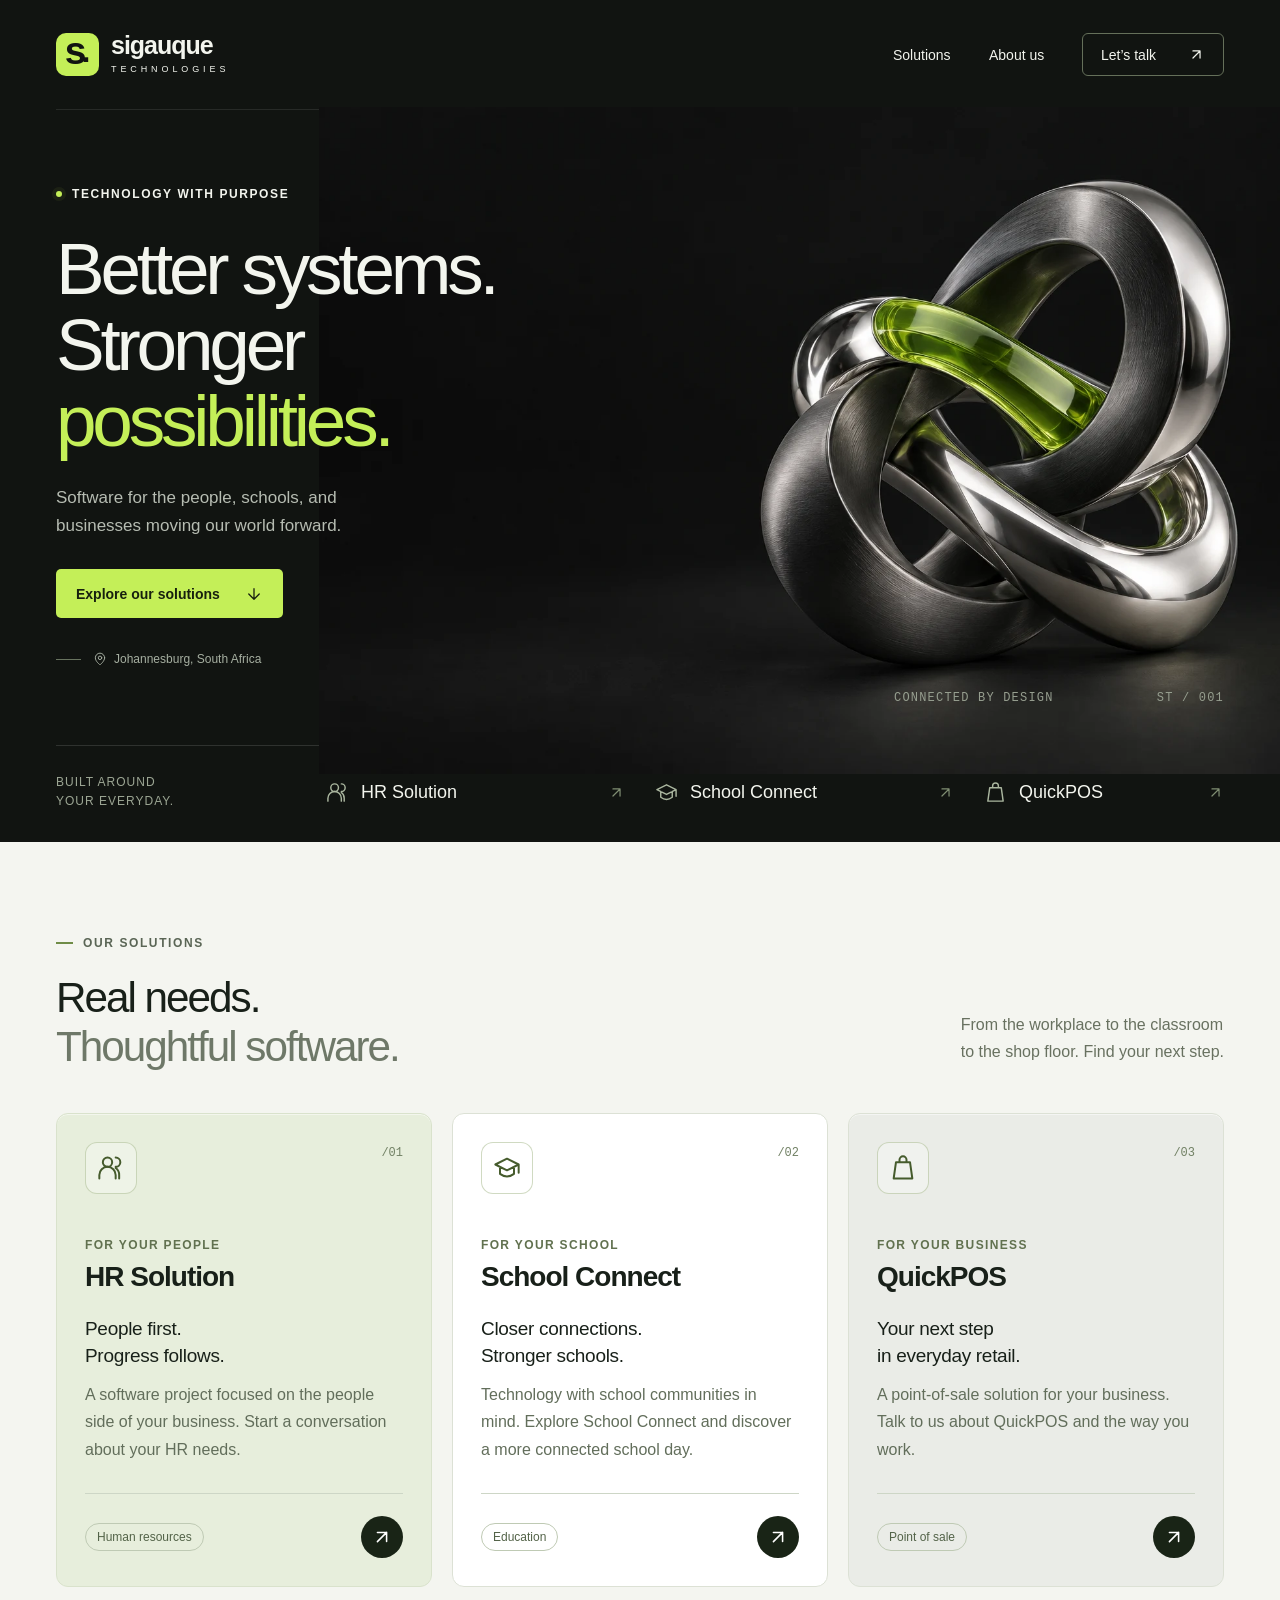
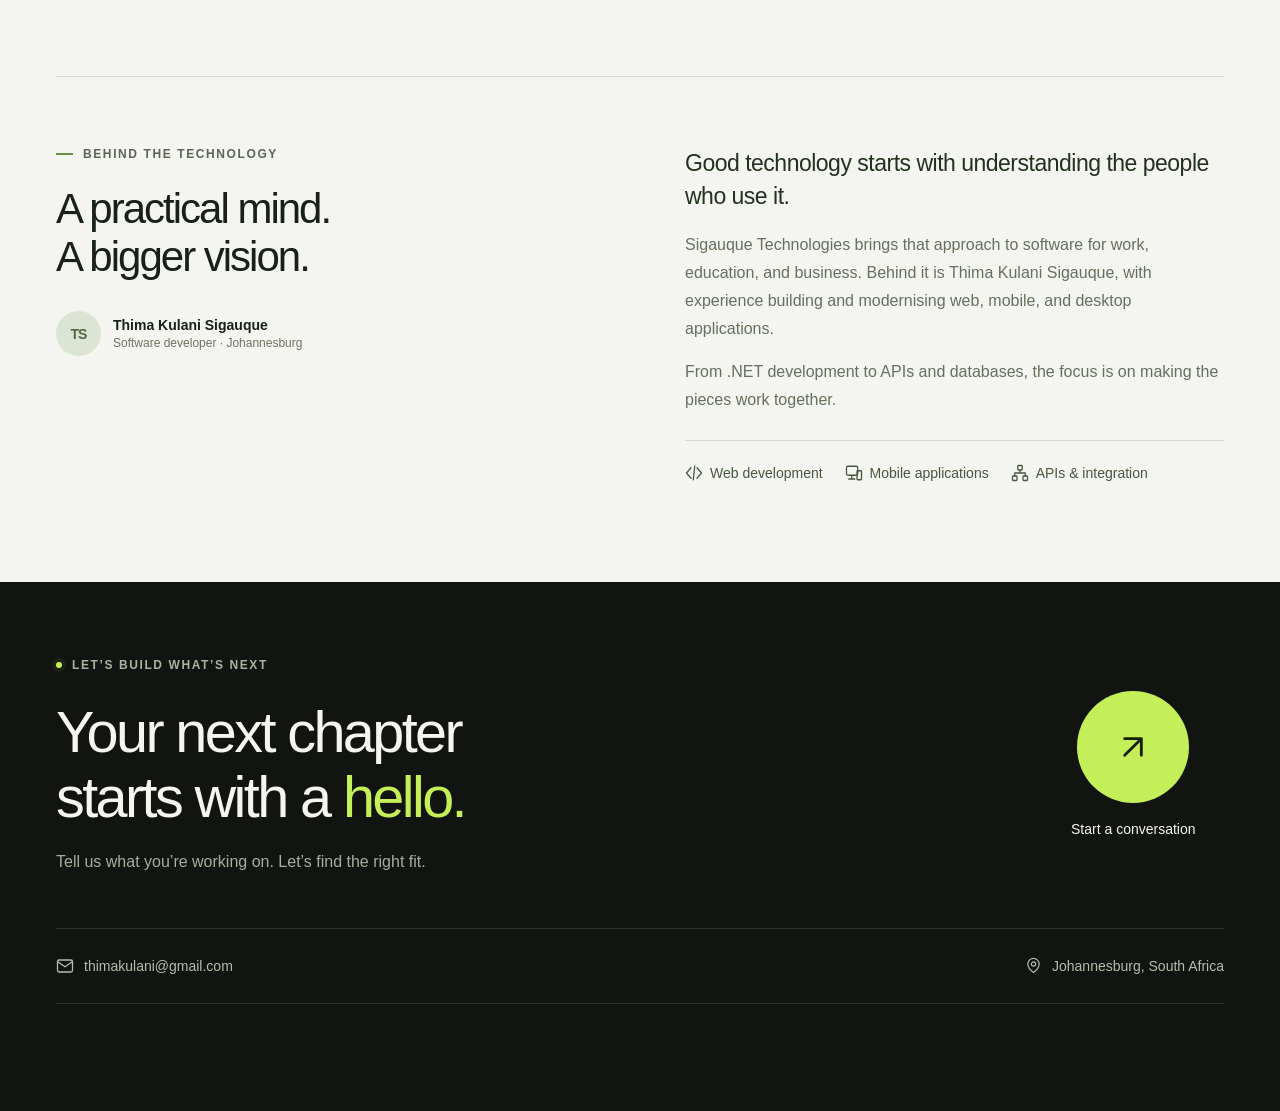
==== index.html @ 32fc11e3 "first commit" ====
<!DOCTYPE html>
<html lang="en">
<head>
<meta charset="UTF-8">
<meta name="viewport" content="width=device-width, initial-scale=1">
<title>Sigauque Technologies | Software with Purpose</title>
<meta name="description" content="Explore HR Solution, School Connect, and QuickPOS. Software for people, schools, and businesses in Johannesburg, South Africa.">
<link rel="icon" href="favicon.svg">
<link rel="stylesheet" href="styles.css">
</head>
<body>
<a href="#main" class="skip-link">
        Skip to content
      </a>
      <div class="top-surface" id="home">
        <header class="site-header wrap">
          <a href="#home" class="brand" aria-label="Sigauque Technologies home"><span class="brand-mark" aria-hidden="true">s<span>.</span></span><span class="brand-name">sigauque<span>TECHNOLOGIES</span></span></a>
          <nav aria-label="Main navigation">
            <a href="#solutions">Solutions</a>
            <a href="#about">About us</a>
            <a href="#contact" class="nav-contact">
              Let’s talk <svg width="17" height="17" viewBox="0 0 24 24" fill="none" stroke="currentColor" stroke-width="1.7" stroke-linecap="round" stroke-linejoin="round" aria-hidden="true"><path d="M7 17 17 7M7 7h10v10"/></svg>
            </a>
          </nav>
        </header>
        <main id="main">
          <section class="hero wrap" aria-labelledby="hero-heading">
            <img
              class="hero-art"
              src="images/connected-systems.webp"
              width="1536"
              height="1024"
              alt=""
            >
            <div class="hero-copy">
              <p class="eyebrow">
                <span class="status-dot"></span> TECHNOLOGY WITH PURPOSE
              </p>
              <h1 id="hero-heading">
                Better systems.
                <br />
                Stronger
                <br />
                <span>possibilities.</span>
              </h1>
              <p class="hero-description">
                Software for the people, schools, and businesses moving our
                world forward.
              </p>
              <a class="button button-lime" href="#solutions">
                Explore our solutions <svg width="18" height="18" viewBox="0 0 24 24" fill="none" stroke="currentColor" stroke-width="1.7" stroke-linecap="round" stroke-linejoin="round" aria-hidden="true"><path d="M12 5v14m-7-7 7 7 7-7"/></svg>
              </a>
              <div class="hero-location">
                <span class="location-line"></span>
                <svg width="14" height="14" viewBox="0 0 24 24" fill="none" stroke="currentColor" stroke-width="1.7" stroke-linecap="round" stroke-linejoin="round" aria-hidden="true"><path d="M20 10c0 6-8 12-8 12S4 16 4 10a8 8 0 1 1 16 0Z"/><circle cx="12" cy="10" r="3"/></svg> Johannesburg, South
                Africa
              </div>
            </div>
            <div class="art-caption">
              <span>CONNECTED BY DESIGN</span>
              <span>ST / 001</span>
            </div>
          </section>
          <div
            class="product-strip wrap"
            aria-label="Our software products"
          >
            <span class="strip-label">
              BUILT AROUND
              <br />
              YOUR EVERYDAY.
            </span>
            <a href="#hr-solution">
              <svg width="24" height="24" viewBox="0 0 24 24" fill="none" stroke="currentColor" stroke-width="1.7" stroke-linecap="round" stroke-linejoin="round" aria-hidden="true"><circle cx="9" cy="7" r="4"/><path d="M2 21v-3a7 7 0 0 1 14 0v3M16 3a4 4 0 0 1 0 8m3 10v-3a7 7 0 0 0-3-6"/></svg>
              <span>HR Solution</span>
              <svg width="17" height="17" viewBox="0 0 24 24" fill="none" stroke="currentColor" stroke-width="1.7" stroke-linecap="round" stroke-linejoin="round" aria-hidden="true"><path d="M7 17 17 7M7 7h10v10"/></svg>
            </a>
            <a href="#school-connect">
              <svg width="24" height="24" viewBox="0 0 24 24" fill="none" stroke="currentColor" stroke-width="1.7" stroke-linecap="round" stroke-linejoin="round" aria-hidden="true"><path d="m2 9 10-5 10 5-10 5-10-5Zm4 2v6c4 3 8 3 12 0v-6M22 9v7"/></svg>
              <span>School Connect</span>
              <svg width="17" height="17" viewBox="0 0 24 24" fill="none" stroke="currentColor" stroke-width="1.7" stroke-linecap="round" stroke-linejoin="round" aria-hidden="true"><path d="M7 17 17 7M7 7h10v10"/></svg>
            </a>
            <a href="#quickpos">
              <svg width="24" height="24" viewBox="0 0 24 24" fill="none" stroke="currentColor" stroke-width="1.7" stroke-linecap="round" stroke-linejoin="round" aria-hidden="true"><path d="M6 7h12l2 14H4L6 7Zm3 0V5a3 3 0 0 1 6 0v2"/></svg>
              <span>QuickPOS</span>
              <svg width="17" height="17" viewBox="0 0 24 24" fill="none" stroke="currentColor" stroke-width="1.7" stroke-linecap="round" stroke-linejoin="round" aria-hidden="true"><path d="M7 17 17 7M7 7h10v10"/></svg>
            </a>
          </div>
          <section
            id="solutions"
            class="solutions light-surface"
            aria-labelledby="solutions-heading"
          >
            <div class="wrap">
              <div class="section-heading">
                <div>
                  <p class="eyebrow">
                    <span class="section-dash"></span> OUR SOLUTIONS
                  </p>
                  <h2 id="solutions-heading">
                    Real needs.
                    <br />
                    <span>Thoughtful software.</span>
                  </h2>
                </div>
                <p>
                  From the workplace to the classroom
                  <br class="desktop-break" /> to the shop floor. Find your
                  next step.
                </p>
              </div>
              <div class="product-grid">
                <article class="product-card product-hr" id="hr-solution"><div class="product-card-top"><span class="product-icon"><svg width="28" height="28" viewBox="0 0 24 24" fill="none" stroke="currentColor" stroke-width="1.7" stroke-linecap="round" stroke-linejoin="round" aria-hidden="true"><circle cx="9" cy="7" r="4"/><path d="M2 21v-3a7 7 0 0 1 14 0v3M16 3a4 4 0 0 1 0 8m3 10v-3a7 7 0 0 0-3-6"/></svg></span><span class="product-number">/01</span></div><p class="product-category">FOR YOUR PEOPLE</p><h3>HR Solution</h3><p class="product-tagline">People first.
Progress follows.</p><p class="product-description">A software project focused on the people side of your business. Start a conversation about your HR needs.</p><div class="product-card-bottom"><span class="category-tag">Human resources</span><a href="mailto:thimakulani@gmail.com?subject=HR%20Solution%20enquiry%20%7C%20Sigauque%20Technologies" class="product-link" aria-label="Enquire about HR Solution"><svg width="22" height="22" viewBox="0 0 24 24" fill="none" stroke="currentColor" stroke-width="1.7" stroke-linecap="round" stroke-linejoin="round" aria-hidden="true"><path d="M7 17 17 7M7 7h10v10"/></svg></a></div></article><article class="product-card product-school" id="school-connect"><div class="product-card-top"><span class="product-icon"><svg width="28" height="28" viewBox="0 0 24 24" fill="none" stroke="currentColor" stroke-width="1.7" stroke-linecap="round" stroke-linejoin="round" aria-hidden="true"><path d="m2 9 10-5 10 5-10 5-10-5Zm4 2v6c4 3 8 3 12 0v-6M22 9v7"/></svg></span><span class="product-number">/02</span></div><p class="product-category">FOR YOUR SCHOOL</p><h3>School Connect</h3><p class="product-tagline">Closer connections.
Stronger schools.</p><p class="product-description">Technology with school communities in mind. Explore School Connect and discover a more connected school day.</p><div class="product-card-bottom"><span class="category-tag">Education</span><a href="https://schoolconnect-ipeu.onrender.com/" target="_blank" rel="noopener noreferrer" class="product-link" aria-label="Visit School Connect (opens in a new tab)"><svg width="22" height="22" viewBox="0 0 24 24" fill="none" stroke="currentColor" stroke-width="1.7" stroke-linecap="round" stroke-linejoin="round" aria-hidden="true"><path d="M7 17 17 7M7 7h10v10"/></svg></a></div></article><article class="product-card product-pos" id="quickpos"><div class="product-card-top"><span class="product-icon"><svg width="28" height="28" viewBox="0 0 24 24" fill="none" stroke="currentColor" stroke-width="1.7" stroke-linecap="round" stroke-linejoin="round" aria-hidden="true"><path d="M6 7h12l2 14H4L6 7Zm3 0V5a3 3 0 0 1 6 0v2"/></svg></span><span class="product-number">/03</span></div><p class="product-category">FOR YOUR BUSINESS</p><h3>QuickPOS</h3><p class="product-tagline">Your next step
in everyday retail.</p><p class="product-description">A point-of-sale solution for your business. Talk to us about QuickPOS and the way you work.</p><div class="product-card-bottom"><span class="category-tag">Point of sale</span><a href="mailto:thimakulani@gmail.com?subject=QuickPOS%20enquiry%20%7C%20Sigauque%20Technologies" class="product-link" aria-label="Enquire about QuickPOS"><svg width="22" height="22" viewBox="0 0 24 24" fill="none" stroke="currentColor" stroke-width="1.7" stroke-linecap="round" stroke-linejoin="round" aria-hidden="true"><path d="M7 17 17 7M7 7h10v10"/></svg></a></div></article>
              </div>
            </div>
          </section>
          <section
            id="about"
            class="about-section light-surface"
            aria-labelledby="about-heading"
          >
            <div class="wrap about-layout">
              <div class="about-intro">
                <p class="eyebrow">
                  <span class="section-dash"></span> BEHIND THE TECHNOLOGY
                </p>
                <h2 id="about-heading">
                  A practical mind.
                  <br />A bigger vision.
                </h2>
                <div class="founder">
                  <span class="founder-initials" aria-hidden="true">
                    TS
                  </span>
                  <div>
                    <strong>Thima Kulani Sigauque</strong>
                    <span>Software developer · Johannesburg</span>
                  </div>
                </div>
              </div>
              <div class="about-copy">
                <p class="about-lead">
                  Good technology starts with understanding the people who use
                  it.
                </p>
                <p>
                  Sigauque Technologies brings that approach to software for
                  work, education, and business. Behind it is Thima Kulani
                  Sigauque, with experience building and modernising web,
                  mobile, and desktop applications.
                </p>
                <p>
                  From .NET development to APIs and databases, the focus is on
                  making the pieces work together.
                </p>
                <div class="capabilities">
                  <span>
                    <svg width="18" height="18" viewBox="0 0 24 24" fill="none" stroke="currentColor" stroke-width="1.7" stroke-linecap="round" stroke-linejoin="round" aria-hidden="true"><path d="m8 5-6 7 6 7m8-14 6 7-6 7m-3-16-2 18"/></svg> Web development
                  </span>
                  <span>
                    <svg width="18" height="18" viewBox="0 0 24 24" fill="none" stroke="currentColor" stroke-width="1.7" stroke-linecap="round" stroke-linejoin="round" aria-hidden="true"><rect x="2" y="3" width="15" height="12" rx="2"/><path d="M5 20h8m-4-5v5"/><rect x="16" y="9" width="6" height="12" rx="1"/></svg> Mobile
                    applications
                  </span>
                  <span>
                    <svg width="18" height="18" viewBox="0 0 24 24" fill="none" stroke="currentColor" stroke-width="1.7" stroke-linecap="round" stroke-linejoin="round" aria-hidden="true"><rect x="9" y="2" width="6" height="6" rx="1"/><rect x="2" y="16" width="6" height="6" rx="1"/><rect x="16" y="16" width="6" height="6" rx="1"/><path d="M12 8v4M5 16v-4h14v4"/></svg> APIs & integration
                  </span>
                </div>
              </div>
            </div>
          </section>
          <section
            id="contact"
            class="contact-section"
            aria-labelledby="contact-heading"
          >
            <div class="wrap contact-layout">
              <div>
                <p class="eyebrow">
                  <span class="status-dot"></span> LET’S BUILD WHAT’S NEXT
                </p>
                <h2 id="contact-heading">
                  Your next chapter
                  <br />
                  starts with a <span>hello.</span>
                </h2>
                <p>Tell us what you’re working on. Let’s find the right fit.</p>
              </div>
              <a class="contact-cta" href="mailto:thimakulani@gmail.com?subject=Business%20enquiry%20%7C%20Sigauque%20Technologies">
                <span class="contact-circle">
                  <svg width="40" height="40" viewBox="0 0 24 24" fill="none" stroke="currentColor" stroke-width="1.7" stroke-linecap="round" stroke-linejoin="round" aria-hidden="true"><path d="M7 17 17 7M7 7h10v10"/></svg>
                </span>
                <span>Start a conversation</span>
              </a>
            </div>
            <div class="wrap contact-details">
              <a href="mailto:thimakulani@gmail.com">
                <svg width="18" height="18" viewBox="0 0 24 24" fill="none" stroke="currentColor" stroke-width="1.7" stroke-linecap="round" stroke-linejoin="round" aria-hidden="true"><rect x="2" y="4" width="20" height="16" rx="2"/><path d="m2 6 10 7 10-7"/></svg> thimakulani@gmail.com
              </a>
              <span>
                <svg width="17" height="17" viewBox="0 0 24 24" fill="none" stroke="currentColor" stroke-width="1.7" stroke-linecap="round" stroke-linejoin="round" aria-hidden="true"><path d="M20 10c0 6-8 12-8 12S4 16 4 10a8 8 0 1 1 16 0Z"/><circle cx="12" cy="10" r="3"/></svg> Johannesburg, South
                Africa
              </span>
            </div>
          </section>
        </main>
        <footer class="site-footer wrap">
          <a href="#home" class="brand brand-footer" aria-label="Sigauque Technologies home"><span class="brand-mark" aria-hidden="true">s<span>.</span></span><span class="brand-name">sigauque<span>TECHNOLOGIES</span></span></a>
          <p>© 2026 Sigauque Technologies</p>
          <a href="#home">
            Back to top 
            <svg width="16" height="16" viewBox="0 0 24 24" fill="none" stroke="currentColor" stroke-width="1.7" stroke-linecap="round" stroke-linejoin="round" aria-hidden="true" class="back-arrow"><path d="M5 12h14m-7-7 7 7-7 7"/></svg>
          </a>
        </footer>
      </div>
      <script>
        const revealItems = document.querySelectorAll(
          ".product-strip > *, .section-heading, .product-card, .about-intro, .about-copy, .contact-layout > *, .contact-details > *, .site-footer > *"
        );

        revealItems.forEach((item, index) => {
          item.classList.add("reveal-item");
          item.style.setProperty("--reveal-index", index % 4);
        });

        if ("IntersectionObserver" in window) {
          const revealObserver = new IntersectionObserver(
            (entries) => {
              entries.forEach((entry) => {
                if (entry.isIntersecting) {
                  entry.target.classList.add("is-visible");
                  revealObserver.unobserve(entry.target);
                }
              });
            },
            { rootMargin: "0px 0px -10% 0px", threshold: 0.12 }
          );

          revealItems.forEach((item) => revealObserver.observe(item));
        } else {
          revealItems.forEach((item) => item.classList.add("is-visible"));
        }
      </script>
</body>
</html>
---- styles.css ----
:root,
.dark {
  --background: #111411;
  --foreground: #f3f5ee;
  --card: #1c201b;
  --primary: #c4ef58;
  --primary-foreground: #17200e;
  --secondary: #252c24;
  --muted-foreground: #a6afa1;
  --border: #343a32;
  --radius: 0.75rem;
}
* {
  box-sizing: border-box;
}
html {
  scroll-behavior: smooth;
  scroll-padding-top: 2rem;
}
body {
  margin: 0;
  font-family: Arial, Helvetica, sans-serif;
  background: var(--background);
  color: var(--foreground);
  -webkit-font-smoothing: antialiased;
}
a {
  color: inherit;
  text-decoration: none;
}
button,
a {
  -webkit-tap-highlight-color: transparent;
}
a:focus-visible {
  outline: 3px solid #8dc02c;
  outline-offset: 6px;
  border-radius: 4px;
}
::selection {
  background: #c4ef58;
  color: #111411;
}
.wrap {
  width: min(1280px, calc(100% - 112px));
  margin-inline: auto;
}
.skip-link {
  position: fixed;
  top: 10px;
  left: 10px;
  z-index: 20;
  padding: 14px 20px;
  color: #111411;
  background: #c4ef58;
  transform: translateY(-160%);
}
.skip-link:focus {
  transform: translateY(0);
}
.top-surface {
  overflow: clip;
}
.brand,
.site-header nav a,
.button,
.product-strip a,
.product-card,
.contact-cta,
.site-footer > a:last-child {
  will-change: transform;
}
.site-header {
  min-height: 110px;
  display: flex;
  justify-content: space-between;
  align-items: center;
  border-bottom: 1px solid #ffffff18;
  gap: 24px;
}
.brand {
  display: inline-flex;
  align-items: center;
  gap: 12px;
  flex-shrink: 0;
  transition: transform 0.25s ease;
}
.brand:hover {
  transform: translateY(-2px);
}
.brand-mark {
  display: flex;
  align-items: center;
  justify-content: center;
  width: 43px;
  height: 43px;
  background: var(--primary);
  color: #111411;
  border-radius: 10px;
  font-size: 39px;
  font-weight: 750;
  line-height: 1;
  padding-bottom: 8px;
  letter-spacing: -5px;
  padding-right: 5px;
  transition:
    transform 0.25s ease,
    box-shadow 0.25s ease;
}
.brand:hover .brand-mark {
  box-shadow: 0 10px 25px #c4ef5830;
  transform: rotate(-3deg) scale(1.04);
}
.brand-mark span {
  font-size: 32px;
}
.brand-name {
  font-size: 25px;
  font-weight: 650;
  letter-spacing: -1px;
  line-height: 1;
}
.brand-name > span {
  display: block;
  font-size: 9px;
  letter-spacing: 3.9px;
  line-height: 1.5;
  margin-top: 5px;
  font-weight: 500;
}
.site-header nav {
  display: flex;
  align-items: center;
  gap: 38px;
  font-size: 14px;
}
.site-header nav > a {
  position: relative;
  transition:
    color 0.2s,
    transform 0.2s;
}
.site-header nav > a:not(.nav-contact)::after {
  position: absolute;
  left: 0;
  bottom: -8px;
  width: 100%;
  height: 1px;
  content: "";
  background: currentColor;
  transform: scaleX(0);
  transform-origin: right;
  transition: transform 0.25s ease;
}
.site-header nav > a:hover {
  color: var(--primary);
  transform: translateY(-1px);
}
.site-header nav > a:not(.nav-contact):hover::after {
  transform: scaleX(1);
  transform-origin: left;
}
.nav-contact {
  border: 1px solid #65705a;
  border-radius: 6px;
  padding: 12px 18px;
  display: flex;
  align-items: center;
  gap: 32px;
}
.nav-contact svg,
.button svg,
.product-link svg,
.contact-circle svg,
.site-footer > a:last-child svg {
  transition: transform 0.25s ease;
}
.nav-contact:hover svg,
.product-link:hover svg,
.contact-cta:hover .contact-circle svg {
  transform: translate(2px, -2px);
}
.hero {
  min-height: 635px;
  position: relative;
  display: flex;
  align-items: center;
  isolation: isolate;
  padding-block: 68px 70px;
}
.hero-art {
  position: absolute;
  z-index: -1;
  width: 1000px;
  max-width: none;
  height: auto;
  right: -95px;
  top: -3px;
  pointer-events: none;
  mix-blend-mode: lighten;
  animation: heroDrift 14s ease-in-out infinite alternate;
}
.hero-copy {
  max-width: 650px;
  position: relative;
  z-index: 1;
  animation: heroCopyIn 0.8s ease-out both;
}
.eyebrow {
  display: flex;
  align-items: center;
  gap: 10px;
  margin: 0 0 30px;
  font-size: 12px;
  font-weight: 600;
  letter-spacing: 1.6px;
}
.status-dot {
  height: 6px;
  width: 6px;
  border-radius: 100%;
  background: var(--primary);
  box-shadow: 0 0 0 4px #c4ef5810;
  flex-shrink: 0;
  animation: statusPulse 2.2s ease-in-out infinite;
}
h1 {
  font-size: clamp(52px, 5.7vw, 80px);
  font-weight: 500;
  line-height: 1.045;
  letter-spacing: -4.2px;
  margin: 0;
}
h1 span {
  color: var(--primary);
  animation: glowWord 2.8s ease-in-out 0.45s both;
}
.hero-description {
  font-size: 17px;
  line-height: 1.65;
  color: #b6bcb2;
  max-width: 360px;
  margin: 25px 0 29px;
}
.button {
  min-height: 49px;
  padding: 15px 20px;
  font-size: 14px;
  font-weight: 600;
  border-radius: 5px;
  display: inline-flex;
  align-items: center;
  justify-content: center;
  gap: 25px;
  transition:
    background 0.2s,
    box-shadow 0.2s,
    transform 0.2s;
}
.button-lime {
  background: var(--primary);
  color: var(--primary-foreground);
}
.button-lime:hover {
  background: #d1fc70;
  box-shadow: 0 14px 34px #c4ef5826;
  transform: translateY(-2px);
}
.button-lime:hover svg {
  transform: translateY(3px);
}
.hero-location {
  margin-top: 34px;
  display: flex;
  align-items: center;
  gap: 7px;
  color: #a6afa1;
  font-size: 12px;
}
.location-line {
  width: 25px;
  height: 1px;
  background: #68735f;
  margin-right: 5px;
  transform-origin: left;
  animation: lineGrow 0.7s ease-out 0.6s both;
}
.art-caption {
  position: absolute;
  bottom: 40px;
  right: 0;
  width: 330px;
  display: flex;
  justify-content: space-between;
  color: #969e8f;
  font-family: monospace;
  font-size: 12px;
  letter-spacing: 1.2px;
  animation: captionIn 0.8s ease-out 0.5s both;
}
.product-strip {
  display: grid;
  grid-template-columns: 1fr 1.25fr 1.25fr 1fr;
  padding-block: 27px 31px;
  border-top: 1px solid #ffffff20;
  align-items: center;
  gap: 30px;
}
.strip-label {
  font-size: 12px;
  letter-spacing: 1px;
  line-height: 1.6;
  color: #9ca694;
}
.product-strip a {
  display: flex;
  align-items: center;
  gap: 12px;
  font-size: 18px;
  font-weight: 500;
  transition:
    color 0.2s,
    transform 0.2s;
}
.product-strip a > svg:first-child {
  width: 23px;
  height: 23px;
  color: #aab69f;
  stroke-width: 1.5;
}
.product-strip a > svg:last-child {
  margin-left: auto;
  color: #7f8d72;
  transition: color 0.2s;
}
.product-strip a:hover,
.product-strip a:hover > svg {
  color: var(--primary);
}
.product-strip a:hover {
  transform: translateY(-3px);
}
.product-strip a:hover > svg:first-child {
  transform: rotate(-4deg) scale(1.05);
}
.product-strip a > svg:first-child {
  transition:
    color 0.2s,
    transform 0.2s;
}
.light-surface {
  background: #f4f5f0;
  color: #182019;
}
.solutions {
  padding-block: 94px 90px;
}
.section-heading {
  display: flex;
  justify-content: space-between;
  align-items: flex-end;
  gap: 36px;
  margin-bottom: 42px;
}
.section-heading .eyebrow,
.about-section .eyebrow {
  color: #5a6555;
  margin-bottom: 24px;
}
.section-dash {
  width: 17px;
  height: 2px;
  background: #6f8c47;
}
h2 {
  font-size: clamp(36px, 3.3vw, 47px);
  font-weight: 500;
  line-height: 1.14;
  letter-spacing: -2px;
  margin: 0;
}
.section-heading h2 span {
  color: #6e7868;
}
.section-heading > p {
  color: #687160;
  font-size: 16px;
  line-height: 1.7;
  margin: 0 0 5px;
}
.product-grid {
  display: grid;
  grid-template-columns: repeat(3, minmax(0, 1fr));
  gap: 20px;
}
.product-card {
  padding: 28px;
  border: 1px solid #dce1d5;
  border-radius: 12px;
  display: flex;
  flex-direction: column;
  scroll-margin-top: 40px;
  box-shadow: 0 1px 0 #ffffff80 inset;
  transition:
    border-color 0.25s ease,
    box-shadow 0.25s ease,
    transform 0.25s ease;
}
.product-card:hover {
  border-color: #b8c9a5;
  box-shadow:
    0 1px 0 #ffffff90 inset,
    0 22px 45px #25301918;
  transform: translateY(-8px);
}
.product-hr {
  background: #e7eedc;
  border-color: #d9e2cc;
}
.product-school {
  background: #fff;
}
.product-pos {
  background: #eaece7;
}
.product-card-top {
  display: flex;
  align-items: flex-start;
  justify-content: space-between;
  margin-bottom: 44px;
}
.product-icon {
  display: flex;
  justify-content: center;
  align-items: center;
  height: 52px;
  width: 52px;
  border-radius: 12px;
  border: 1px solid #acbd9390;
  background: #ffffff50;
  color: #455b2c;
  transition:
    background 0.25s ease,
    color 0.25s ease,
    transform 0.25s ease;
}
.product-card:hover .product-icon {
  background: #192416;
  color: #c4ef58;
  transform: rotate(-5deg) scale(1.04);
}
.product-number {
  font-family: monospace;
  font-size: 12px;
  color: #718064;
  padding-top: 4px;
}
.product-category {
  font-size: 12px;
  font-weight: 600;
  letter-spacing: 1.35px;
  color: #61714f;
  margin: 0 0 9px;
}
.product-card h3 {
  font-size: 28px;
  font-weight: 550;
  letter-spacing: -1px;
  margin: 0;
}
.product-tagline {
  font-size: 19px;
  font-weight: 500;
  letter-spacing: -0.3px;
  line-height: 1.4;
  white-space: pre-line;
  margin: 23px 0 12px;
}
.product-description {
  color: #626e5b;
  font-size: 16px;
  line-height: 1.7;
  margin: 0 0 30px;
}
.product-card-bottom {
  margin-top: auto;
  padding-top: 22px;
  border-top: 1px solid #cdd6c6;
  display: flex;
  align-items: center;
  justify-content: space-between;
  gap: 10px;
}
.category-tag {
  border: 1px solid #bfcab4;
  border-radius: 20px;
  padding: 6px 11px;
  font-size: 12px;
  color: #536348;
}
.product-link {
  width: 42px;
  height: 42px;
  display: flex;
  justify-content: center;
  align-items: center;
  border-radius: 50%;
  background: #192416;
  color: white;
  transition:
    background 0.2s,
    transform 0.2s;
}
.product-link:hover {
  background: #416525;
  transform: translate(2px, -2px);
}
.about-section {
  padding-bottom: 100px;
}
.about-layout {
  border-top: 1px solid #d3d9cb;
  padding-top: 70px;
  display: grid;
  grid-template-columns: 1fr 1fr;
  gap: 90px;
}
.about-intro h2 {
  font-size: 42px;
}
.founder {
  margin-top: 30px;
  display: flex;
  align-items: center;
  gap: 12px;
}
.founder-initials {
  width: 45px;
  height: 45px;
  border-radius: 50%;
  background: #dce5d3;
  color: #526545;
  display: flex;
  justify-content: center;
  align-items: center;
  font-size: 14px;
  letter-spacing: -1px;
  font-weight: 600;
}
.founder strong {
  display: block;
  font-size: 14px;
  font-weight: 600;
}
.founder div > span {
  display: block;
  color: #6a7462;
  font-size: 12px;
  margin-top: 3px;
}
.about-copy > p {
  color: #65705e;
  line-height: 1.75;
  font-size: 16px;
  margin: 0 0 15px;
}
.about-copy > .about-lead {
  font-size: 23px;
  font-weight: 500;
  line-height: 1.4;
  color: #24311f;
  letter-spacing: -0.5px;
  margin-bottom: 19px;
}
.capabilities {
  display: flex;
  flex-wrap: wrap;
  gap: 15px 22px;
  margin-top: 26px;
  padding-top: 23px;
  border-top: 1px solid #d3d9cb;
}
.capabilities span {
  display: flex;
  align-items: center;
  gap: 7px;
  font-size: 14px;
  color: #48563f;
}
.contact-section {
  padding-block: 76px 0;
}
.contact-layout {
  display: flex;
  align-items: center;
  justify-content: space-between;
  gap: 40px;
}
.contact-section .eyebrow {
  color: #aab39f;
  margin-bottom: 28px;
}
.contact-section h2 {
  font-size: clamp(40px, 4.5vw, 62px);
  letter-spacing: -2.6px;
  line-height: 1.13;
}
.contact-section h2 span {
  color: var(--primary);
}
.contact-section p:not(.eyebrow) {
  color: #a6b09d;
  font-size: 16px;
  margin: 23px 0 0;
}
.contact-cta {
  display: flex;
  flex-direction: column;
  align-items: center;
  gap: 18px;
  font-size: 14px;
  font-weight: 500;
  margin-right: 28px;
}
.contact-circle {
  width: 112px;
  height: 112px;
  border-radius: 50%;
  display: flex;
  align-items: center;
  justify-content: center;
  background: var(--primary);
  color: #17200e;
  transition:
    transform 0.2s,
    background 0.2s,
    box-shadow 0.2s;
}
.contact-cta:hover .contact-circle {
  transform: rotate(5deg);
  background: #d2fc77;
  box-shadow: 0 18px 44px #c4ef5826;
}
.contact-details {
  margin-top: 57px;
  padding-block: 28px;
  display: flex;
  justify-content: space-between;
  gap: 25px;
  border-top: 1px solid #ffffff20;
  color: #b5beac;
}
.contact-details a,
.contact-details > span {
  display: flex;
  align-items: center;
  gap: 10px;
  font-size: 14px;
}
.contact-details a:hover {
  color: var(--primary);
}
.site-footer {
  border-top: 1px solid #ffffff20;
  padding-block: 32px;
  display: flex;
  justify-content: space-between;
  align-items: center;
  gap: 25px;
}
.brand-footer {
  transform: scale(0.82);
  transform-origin: left center;
}
.brand-footer:hover {
  transform: scale(0.82) translateY(-2px);
}
.site-footer p,
.site-footer > a:last-child {
  color: #909d85;
  font-size: 12px;
  margin: 0;
}
.site-footer > a:last-child {
  display: flex;
  align-items: center;
  gap: 8px;
}
.back-arrow {
  transform: rotate(-90deg);
}
.site-footer > a:last-child:hover {
  color: var(--primary);
}
.site-footer > a:last-child:hover .back-arrow {
  transform: rotate(-90deg) translateX(3px);
}
.reveal-item {
  opacity: 0;
  transform: translateY(24px);
  transition:
    opacity 0.7s ease,
    transform 0.7s ease;
  transition-delay: calc(var(--reveal-index, 0) * 80ms);
}
.reveal-item.is-visible {
  opacity: 1;
  transform: translateY(0);
}
@keyframes heroCopyIn {
  from {
    opacity: 0;
    transform: translateY(18px);
  }
  to {
    opacity: 1;
    transform: translateY(0);
  }
}
@keyframes heroDrift {
  from {
    transform: translate3d(0, 0, 0) scale(1);
  }
  to {
    transform: translate3d(-18px, 12px, 0) scale(1.025);
  }
}
@keyframes statusPulse {
  0%,
  100% {
    box-shadow: 0 0 0 4px #c4ef5810;
  }
  50% {
    box-shadow: 0 0 0 9px #c4ef5824;
  }
}
@keyframes glowWord {
  from {
    text-shadow: 0 0 0 #c4ef5800;
  }
  50% {
    text-shadow: 0 0 28px #c4ef5845;
  }
  to {
    text-shadow: 0 0 0 #c4ef5800;
  }
}
@keyframes lineGrow {
  from {
    transform: scaleX(0);
  }
  to {
    transform: scaleX(1);
  }
}
@keyframes captionIn {
  from {
    opacity: 0;
    transform: translateY(10px);
  }
  to {
    opacity: 1;
    transform: translateY(0);
  }
}
@media (min-width: 1550px) {
  .hero {
    min-height: 680px;
  }
  .hero-art {
    width: 1090px;
    right: -100px;
  }
}
@media (max-width: 1100px) {
  .wrap {
    width: calc(100% - 64px);
  }
  .hero-art {
    right: -180px;
    opacity: 0.85;
    width: 930px;
  }
  .hero-copy {
    max-width: 590px;
  }
  h1 {
    font-size: 67px;
  }
  .hero {
    min-height: 610px;
  }
  .product-card {
    padding: 23px;
  }
  .about-layout {
    gap: 55px;
  }
  .product-strip {
    gap: 24px;
  }
  .product-strip a {
    font-size: 16px;
  }
  .art-caption {
    width: 240px;
  }
}
@media (max-width: 800px) {
  .wrap {
    width: calc(100% - 48px);
  }
  .site-header {
    min-height: 93px;
  }
  .site-header nav {
    gap: 22px;
  }
  .hero-art {
    right: -295px;
    width: 920px;
    opacity: 0.45;
    top: 10px;
  }
  .hero-copy {
    max-width: 590px;
  }
  .hero-description {
    color: #d0d5ca;
  }
  .art-caption {
    display: none;
  }
  .product-strip {
    grid-template-columns: repeat(3, 1fr);
    gap: 20px;
  }
  .strip-label {
    display: none;
  }
  .product-strip a {
    gap: 8px;
    font-size: 14px;
  }
  .product-strip a > svg:last-child {
    display: none;
  }
  .solutions {
    padding-block: 65px;
  }
  .section-heading {
    align-items: flex-start;
    gap: 25px;
  }
  .section-heading > p {
    max-width: 250px;
    font-size: 14px;
  }
  .product-grid {
    gap: 12px;
  }
  .product-card {
    padding: 20px;
  }
  .product-card h3 {
    font-size: 23px;
  }
  .product-tagline {
    font-size: 17px;
  }
  .product-description {
    font-size: 16px;
  }
  .category-tag {
    font-size: 12px;
    padding: 5px 8px;
  }
  .about-layout {
    gap: 35px;
  }
  .about-intro h2 {
    font-size: 34px;
  }
  .about-copy > .about-lead {
    font-size: 21px;
  }
  .about-section {
    padding-bottom: 65px;
  }
  .contact-circle {
    width: 90px;
    height: 90px;
  }
  .contact-cta {
    margin-right: 0;
  }
  .site-footer {
    flex-wrap: wrap;
  }
}
@media (max-width: 600px) {
  .wrap {
    width: calc(100% - 40px);
  }
  .site-header {
    min-height: 84px;
    gap: 10px;
  }
  .brand {
    gap: 9px;
  }
  .brand-mark {
    width: 35px;
    height: 35px;
    border-radius: 8px;
    font-size: 33px;
  }
  .brand-name {
    font-size: 21px;
  }
  .brand-name > span {
    letter-spacing: 3.1px;
    font-size: 8px;
  }
  .site-header nav {
    gap: 0;
  }
  .site-header nav > a:not(.nav-contact) {
    display: none;
  }
  .nav-contact {
    padding: 10px 12px;
    gap: 12px;
    font-size: 13px;
  }
  .hero {
    min-height: auto;
    padding-top: 45px;
    padding-bottom: 272px;
  }
  .eyebrow {
    font-size: 12px;
    letter-spacing: 1.2px;
    margin-bottom: 25px;
  }
  h1 {
    font-size: clamp(48px, 12vw, 67px);
    letter-spacing: -2.8px;
  }
  .hero-art {
    width: 640px;
    height: auto;
    right: -105px;
    top: auto;
    bottom: -30px;
    opacity: 1;
    z-index: -1;
    mask-image: linear-gradient(to bottom, transparent, black 24%, black);
  }
  .hero-description {
    max-width: 310px;
    font-size: 16px;
    margin-block: 22px 24px;
  }
  .hero-location {
    margin-top: 25px;
  }
  .product-strip {
    gap: 10px;
    padding-block: 24px;
  }
  .product-strip a {
    font-size: 14px;
    gap: 8px;
    flex-direction: column;
    align-items: flex-start;
  }
  .product-strip a > svg:first-child {
    width: 21px;
    height: 21px;
  }
  .solutions {
    padding-block: 54px;
  }
  .section-heading {
    flex-direction: column;
    gap: 20px;
    margin-bottom: 29px;
  }
  .section-heading h2 {
    font-size: 37px;
  }
  .section-heading > p {
    max-width: 100%;
    font-size: 16px;
  }
  .desktop-break {
    display: none;
  }
  .product-grid {
    grid-template-columns: 1fr;
    gap: 18px;
  }
  .product-card {
    padding: 27px;
  }
  .product-card-top {
    margin-bottom: 29px;
  }
  .product-card h3 {
    font-size: 29px;
  }
  .product-tagline {
    font-size: 21px;
    margin-top: 21px;
  }
  .product-description {
    font-size: 16px;
  }
  .category-tag {
    font-size: 12px;
    padding: 6px 11px;
  }
  .product-category {
    font-size: 12px;
  }
  .about-layout {
    grid-template-columns: 1fr;
    padding-top: 48px;
    gap: 34px;
  }
  .about-intro h2 {
    font-size: 37px;
  }
  .about-copy > .about-lead {
    font-size: 23px;
  }
  .capabilities span {
    font-size: 14px;
  }
  .contact-section {
    padding-top: 54px;
  }
  .contact-layout {
    flex-direction: column;
    align-items: flex-start;
    gap: 32px;
  }
  .contact-section h2 {
    font-size: 42px;
    letter-spacing: -1.8px;
  }
  .contact-cta {
    flex-direction: row;
    gap: 17px;
  }
  .contact-circle {
    width: 58px;
    height: 58px;
  }
  .contact-circle svg {
    width: 29px;
  }
  .contact-details {
    margin-top: 38px;
    flex-direction: column;
    gap: 19px;
    padding-block: 25px;
  }
  .contact-details a {
    overflow-wrap: anywhere;
  }
  .site-footer {
    padding-block: 22px;
    gap: 16px;
  }
  .site-footer .brand {
    width: 100%;
  }
  .site-footer p,
  .site-footer > a:last-child {
    font-size: 12px;
  }
}
@media (prefers-reduced-motion: reduce) {
  html {
    scroll-behavior: auto;
  }
  *,
  *::before,
  *::after {
    transition: none !important;
    animation: none !important;
  }
  .reveal-item {
    opacity: 1;
    transform: none;
  }
}

/* Native HTML defaults matching the original layout. */
p { margin-block: 0 1em; }
svg { display: block; flex-shrink: 0; }
img { display: block; }
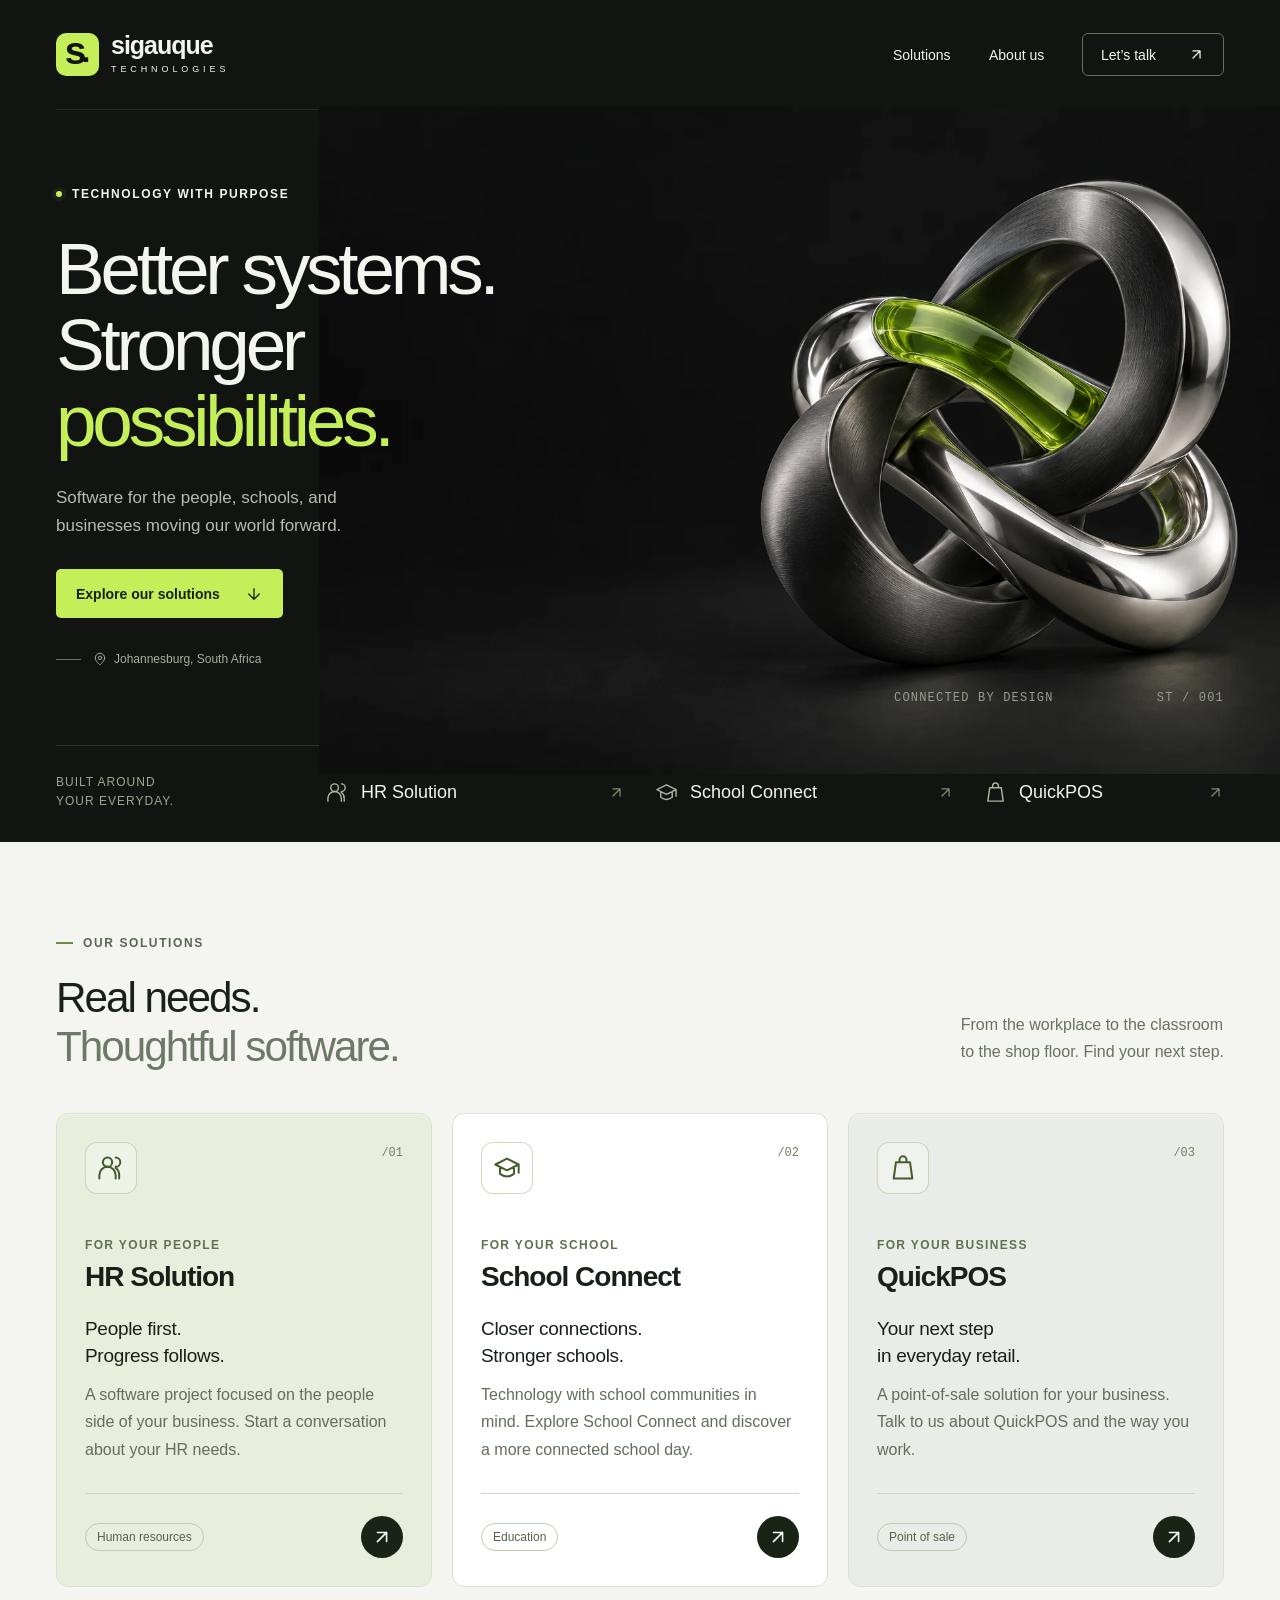
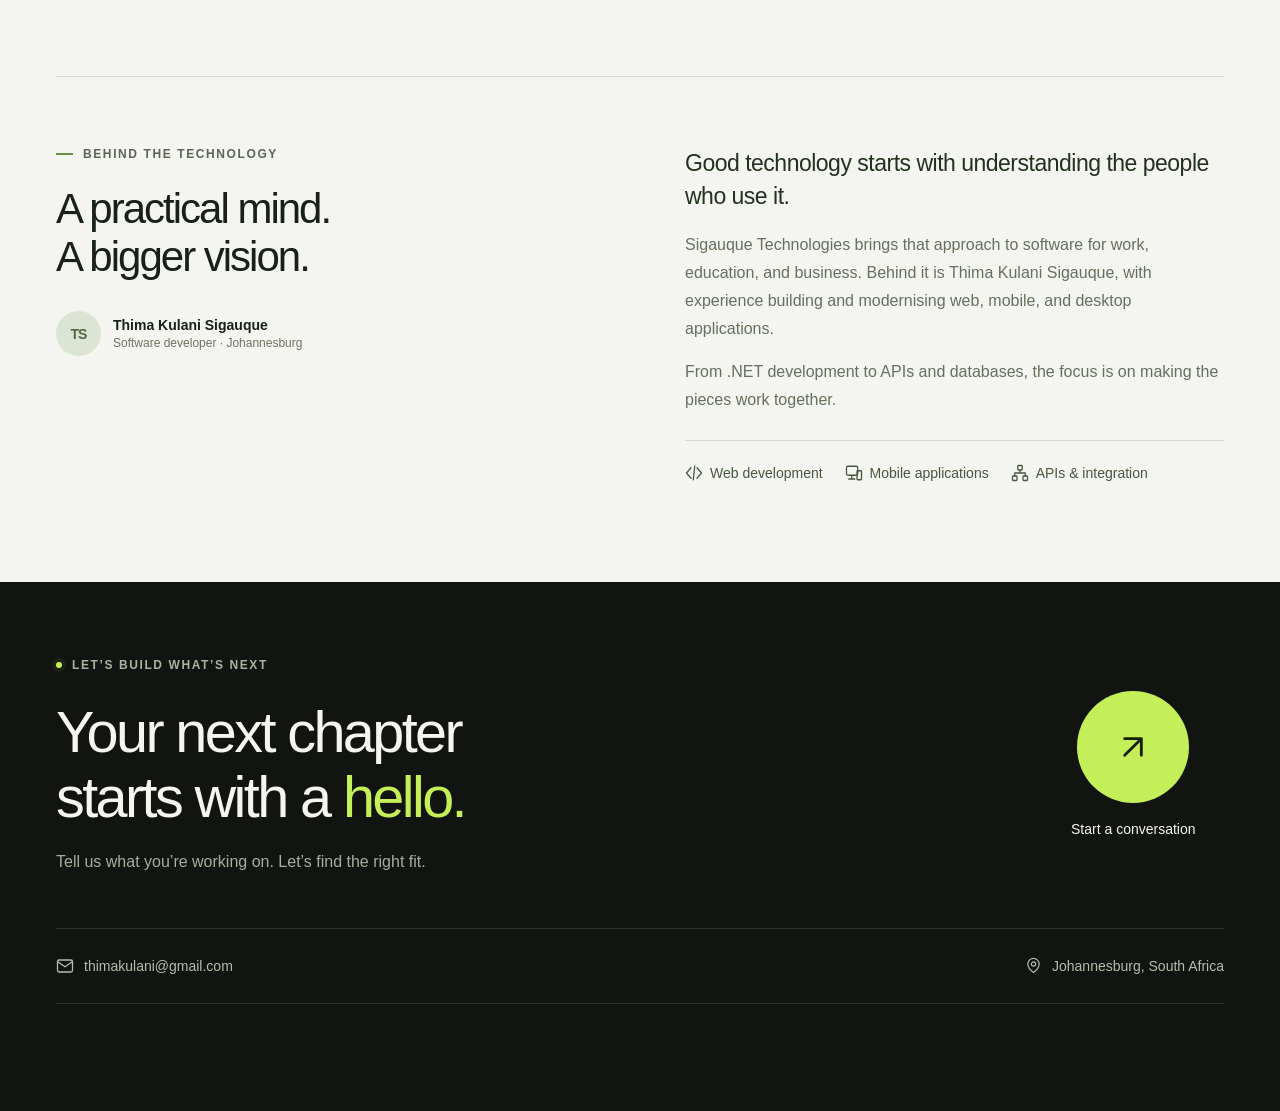
==== commit 828ba402: "Improve site SEO metadata and crawler discovery" ====
--- a/index.html
+++ b/index.html
@@ -3,10 +3,46 @@
 <head>
 <meta charset="UTF-8">
 <meta name="viewport" content="width=device-width, initial-scale=1">
-<title>Sigauque Technologies | Software with Purpose</title>
-<meta name="description" content="Explore HR Solution, School Connect, and QuickPOS. Software for people, schools, and businesses in Johannesburg, South Africa.">
+<title>Software Development & Business Solutions in Johannesburg | Sigauque Technologies</title>
+<meta name="description" content="Sigauque Technologies builds practical software in Johannesburg, South Africa, including HR tools, school management with School Connect, point-of-sale software, web and mobile apps, and API integrations.">
+<meta name="robots" content="index, follow, max-image-preview:large">
+<link rel="canonical" href="https://sigauque-technology.co.za/">
+<meta property="og:type" content="website">
+<meta property="og:locale" content="en_ZA">
+<meta property="og:site_name" content="Sigauque Technologies">
+<meta property="og:title" content="Software Development & Business Solutions in Johannesburg | Sigauque Technologies">
+<meta property="og:description" content="Practical software for people, schools, and businesses. Explore HR Solution, School Connect, QuickPOS, and software development services from Johannesburg, South Africa.">
+<meta property="og:url" content="https://sigauque-technology.co.za/">
+<meta property="og:image" content="https://sigauque-technology.co.za/images/connected-systems.webp">
+<meta name="twitter:card" content="summary_large_image">
+<meta name="twitter:title" content="Software Development & Business Solutions | Sigauque Technologies">
+<meta name="twitter:description" content="Practical software for people, schools, and businesses in Johannesburg, South Africa.">
+<meta name="twitter:image" content="https://sigauque-technology.co.za/images/connected-systems.webp">
 <link rel="icon" href="favicon.svg">
 <link rel="stylesheet" href="styles.css">
+<script type="application/ld+json">
+{
+  "@context": "https://schema.org",
+  "@type": "SoftwareCompany",
+  "name": "Sigauque Technologies",
+  "url": "https://sigauque-technology.co.za/",
+  "logo": "https://sigauque-technology.co.za/favicon.svg",
+  "image": "https://sigauque-technology.co.za/images/connected-systems.webp",
+  "description": "Software development and practical software solutions for people, schools, and businesses in Johannesburg, South Africa.",
+  "email": "thimakulani@gmail.com",
+  "address": {
+    "@type": "PostalAddress",
+    "addressLocality": "Johannesburg",
+    "addressCountry": "ZA"
+  },
+  "areaServed": "ZA",
+  "founder": {
+    "@type": "Person",
+    "name": "Thima Kulani Sigauque"
+  },
+  "knowsAbout": ["Software development", "Web development", "Mobile applications", "School management software", "Human resources software", "Point of sale software", "API integration"]
+}
+</script>
 </head>
 <body>
 <a href="#main" class="skip-link">
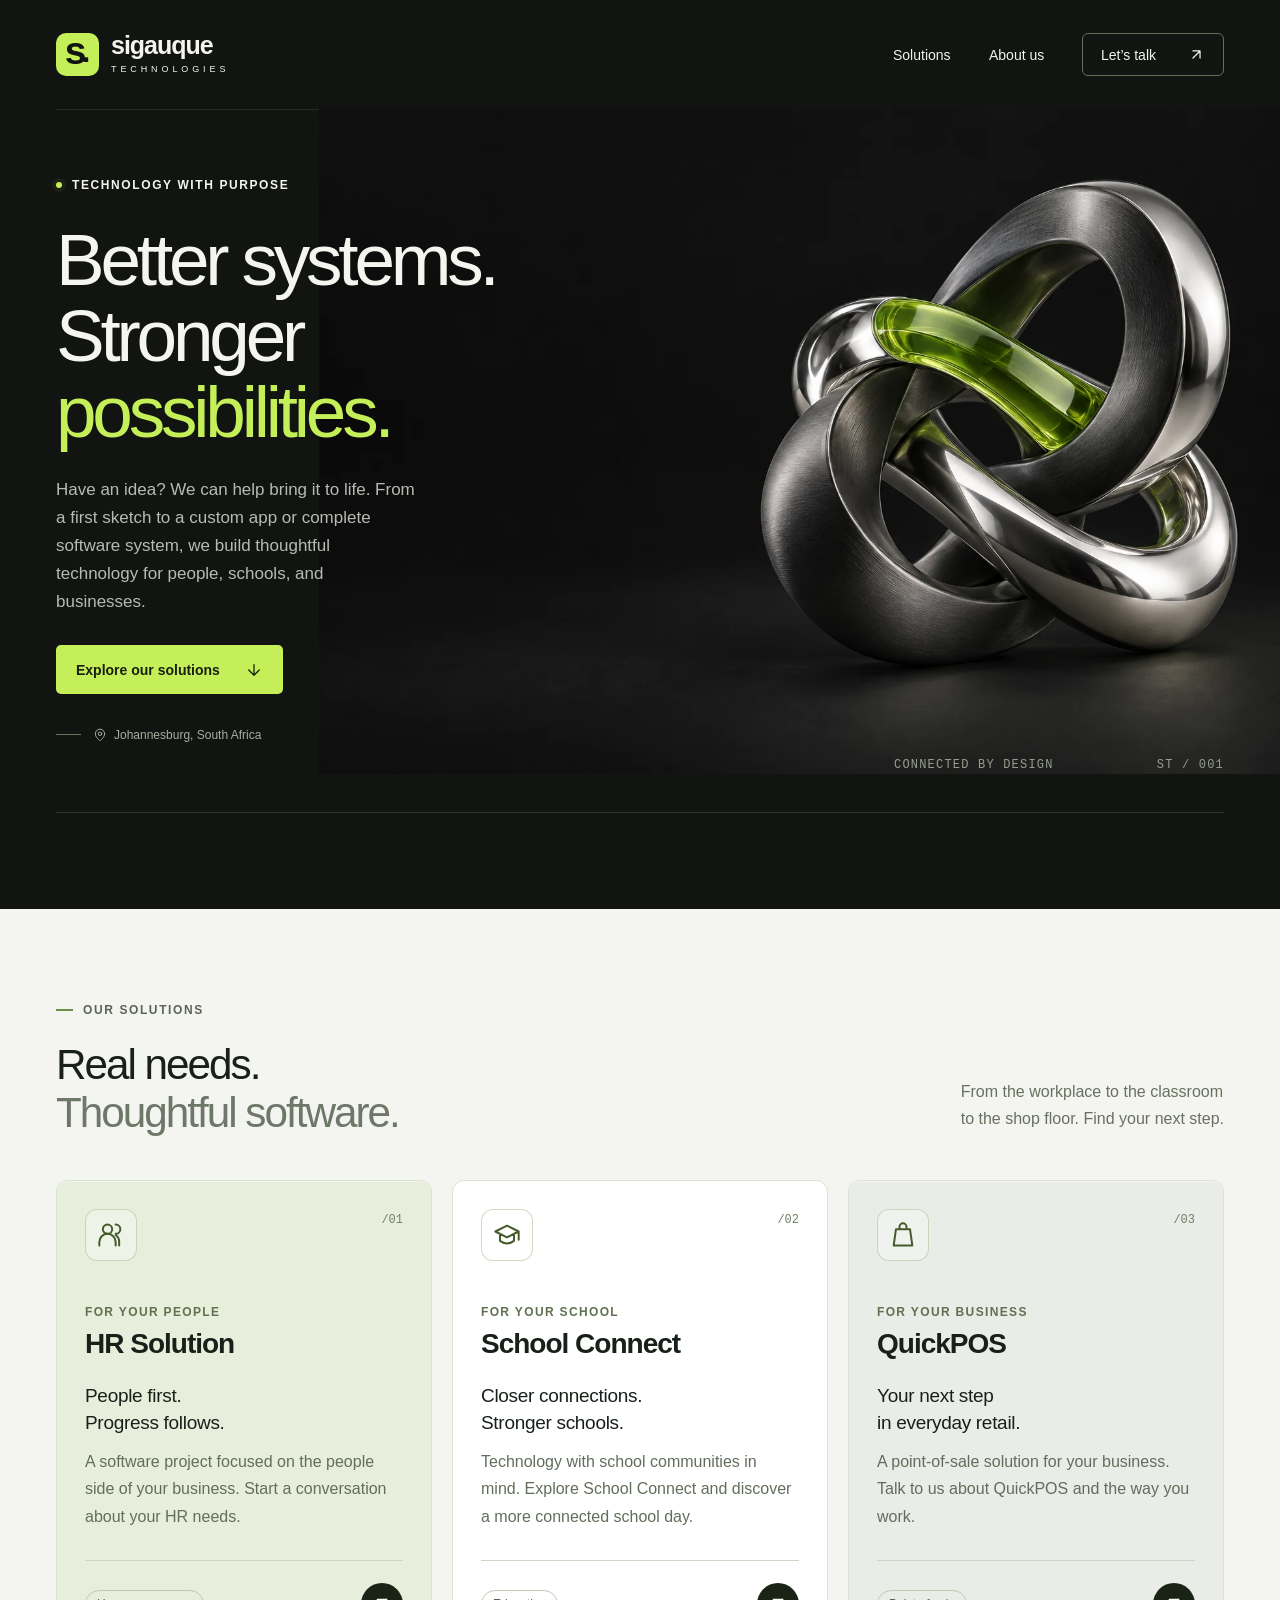
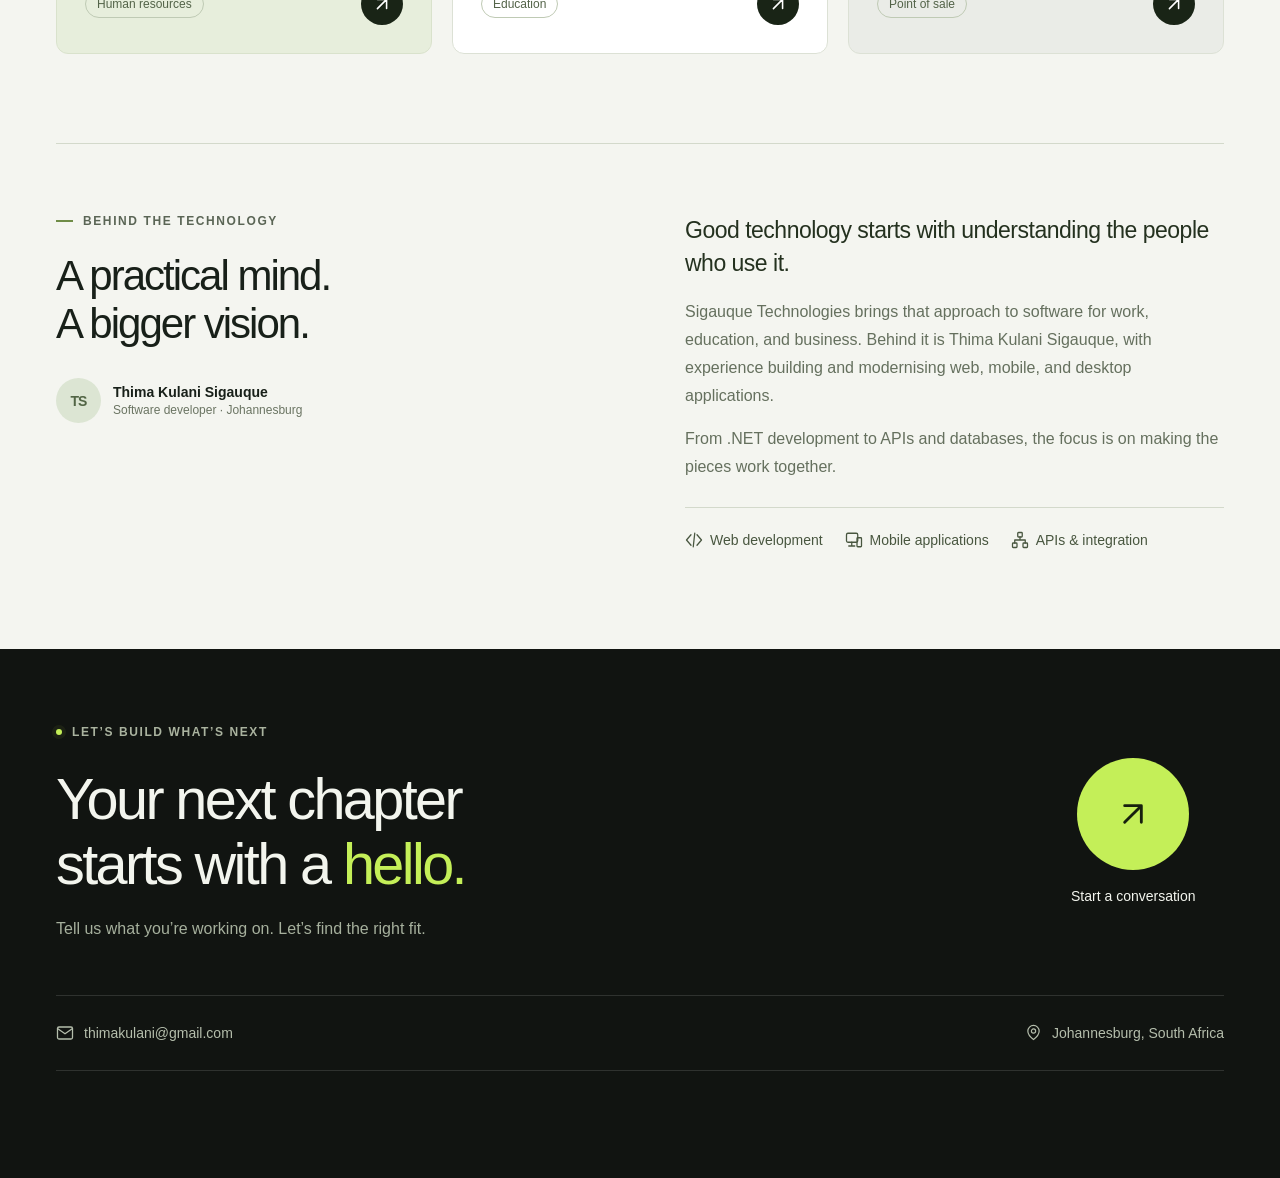
==== commit ec4a4541: "Highlight custom software built from ideas" ====
--- a/index.html
+++ b/index.html
@@ -80,8 +80,9 @@
                 <span>possibilities.</span>
               </h1>
               <p class="hero-description">
-                Software for the people, schools, and businesses moving our
-                world forward.
+                Have an idea? We can help bring it to life. From a first
+                sketch to a custom app or complete software system, we build
+                thoughtful technology for people, schools, and businesses.
               </p>
               <a class="button button-lime" href="#solutions">
                 Explore our solutions <svg width="18" height="18" viewBox="0 0 24 24" fill="none" stroke="currentColor" stroke-width="1.7" stroke-linecap="round" stroke-linejoin="round" aria-hidden="true"><path d="M12 5v14m-7-7 7 7 7-7"/></svg>
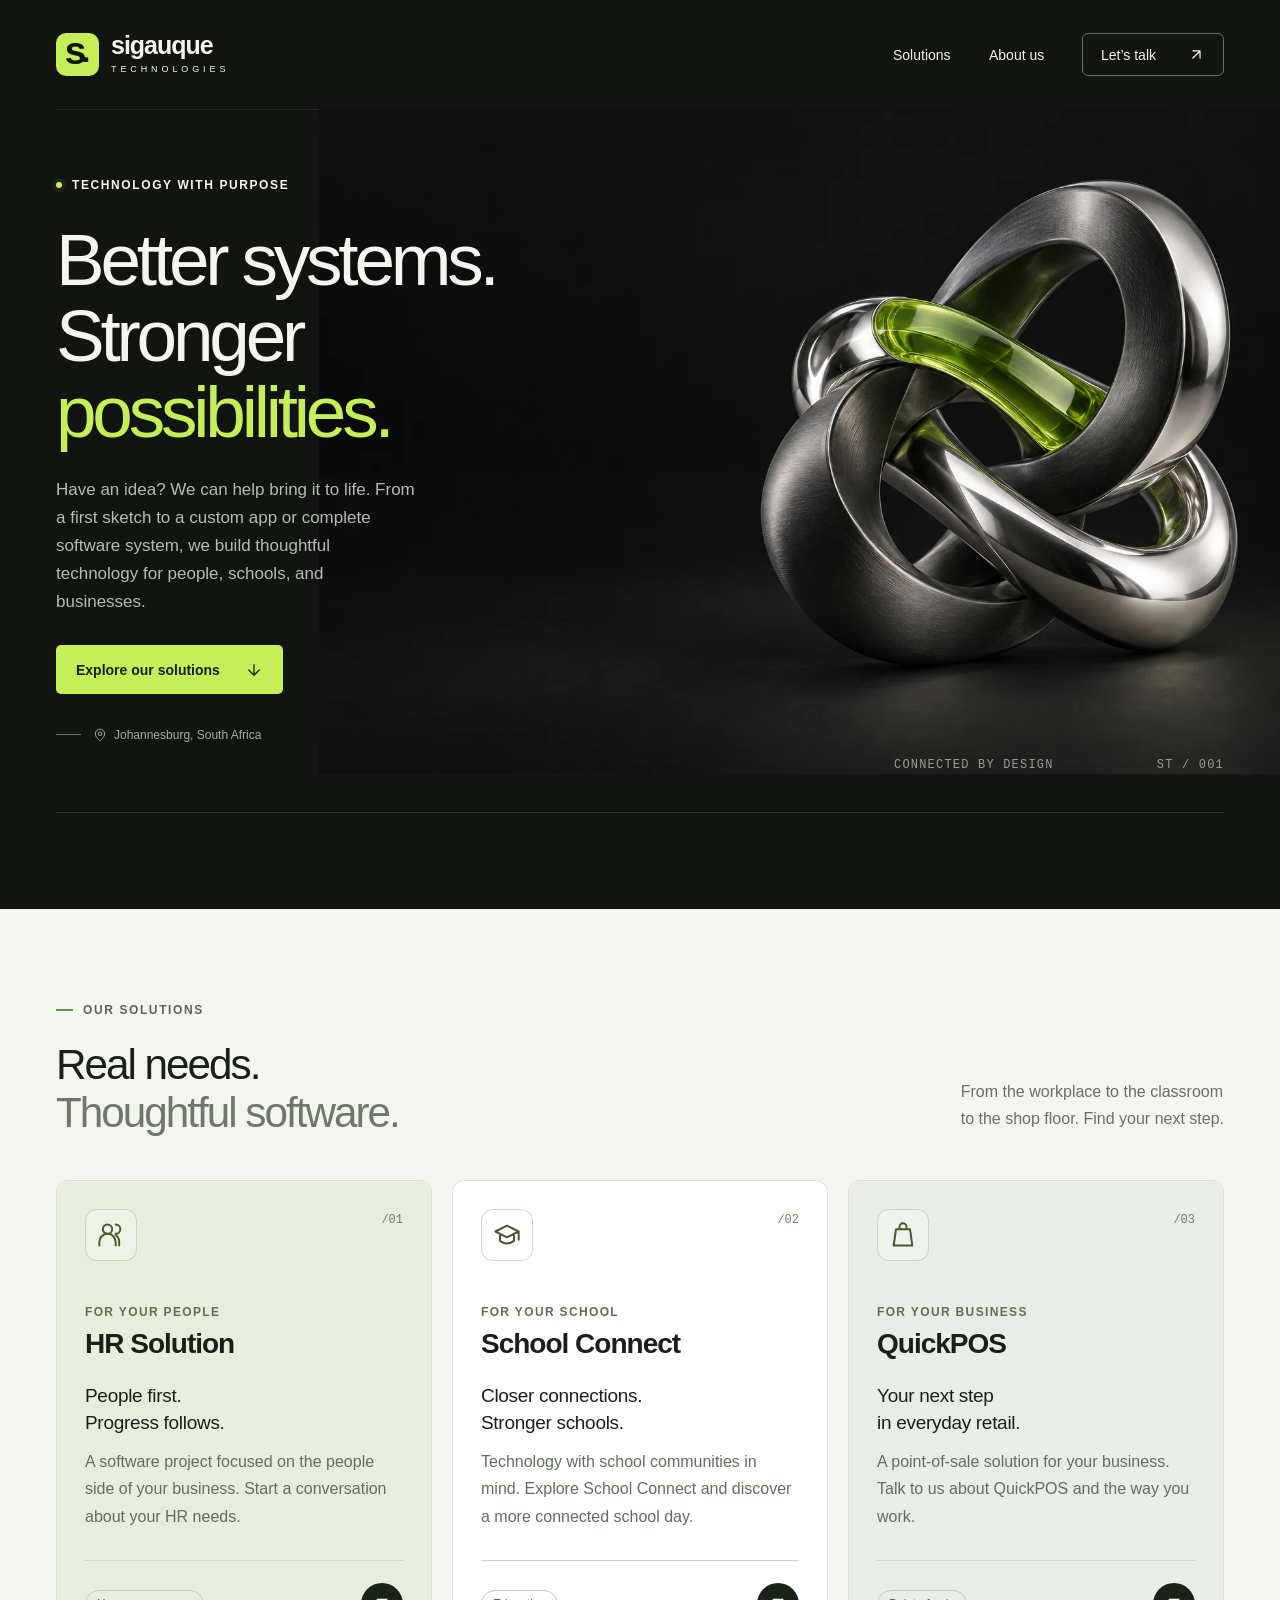
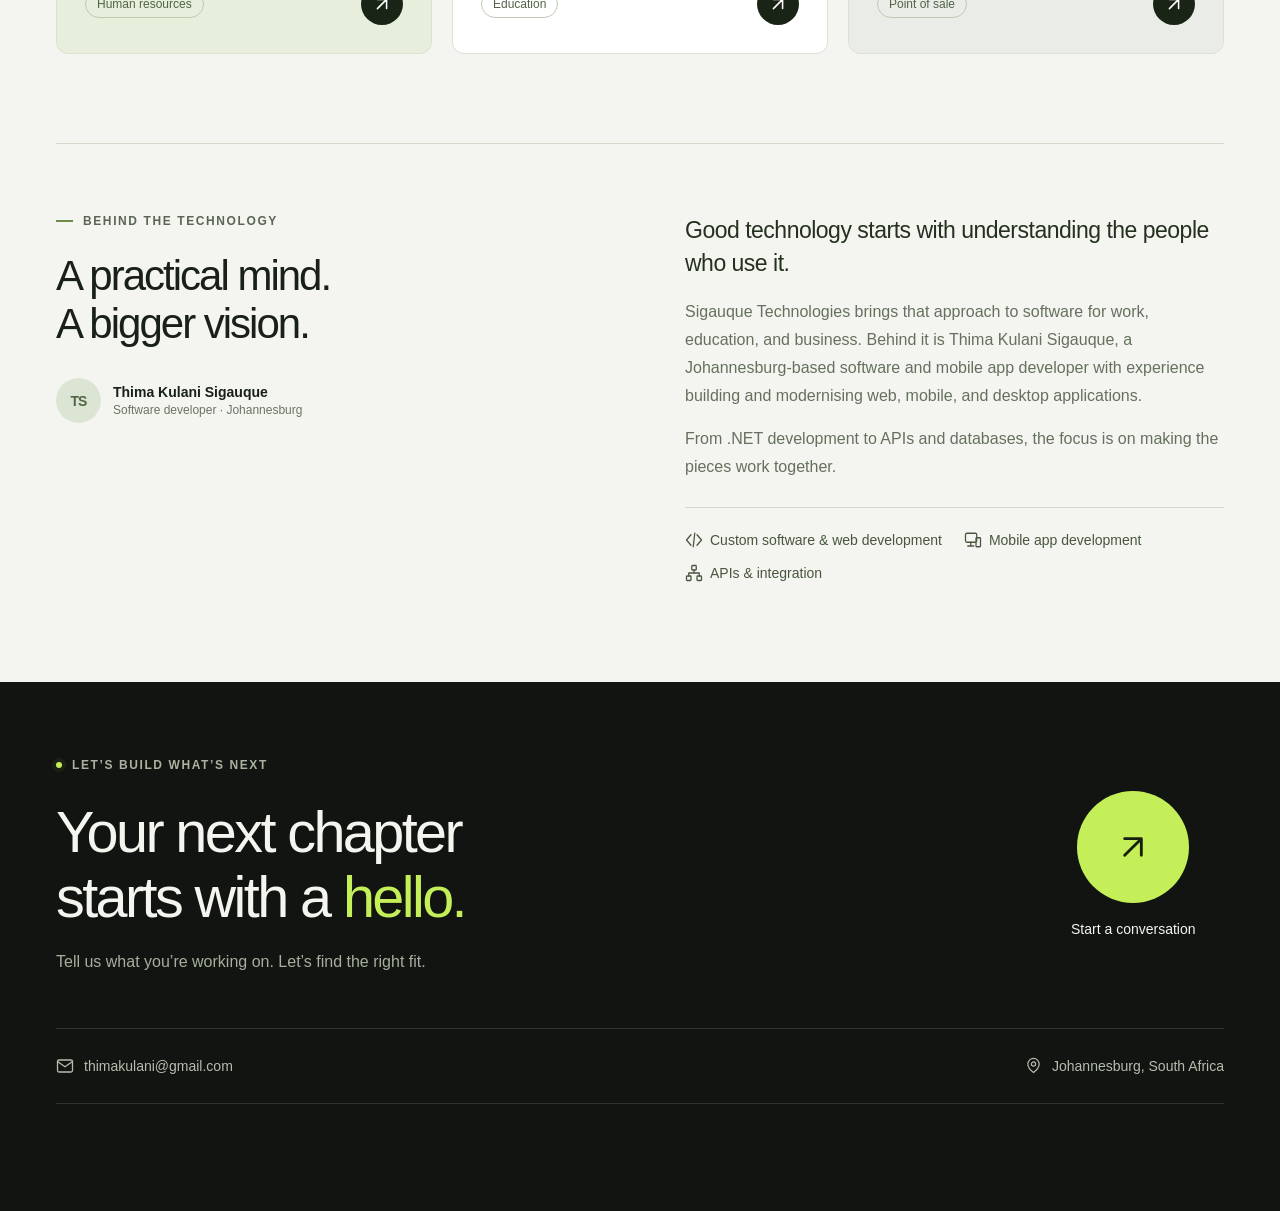
==== commit 628dcffb: "Add software and mobile app development keywords" ====
--- a/index.html
+++ b/index.html
@@ -3,20 +3,20 @@
 <head>
 <meta charset="UTF-8">
 <meta name="viewport" content="width=device-width, initial-scale=1">
-<title>Software Development & Business Solutions in Johannesburg | Sigauque Technologies</title>
-<meta name="description" content="Sigauque Technologies builds practical software in Johannesburg, South Africa, including HR tools, school management with School Connect, point-of-sale software, web and mobile apps, and API integrations.">
+<title>Software & Mobile App Development in Johannesburg | Sigauque Technologies</title>
+<meta name="description" content="Looking for a software developer or mobile app developer in Johannesburg? Sigauque Technologies builds custom web and mobile apps, business software, school management systems, point-of-sale solutions, and API integrations across South Africa.">
 <meta name="robots" content="index, follow, max-image-preview:large">
 <link rel="canonical" href="https://sigauque-technology.co.za/">
 <meta property="og:type" content="website">
 <meta property="og:locale" content="en_ZA">
 <meta property="og:site_name" content="Sigauque Technologies">
-<meta property="og:title" content="Software Development & Business Solutions in Johannesburg | Sigauque Technologies">
-<meta property="og:description" content="Practical software for people, schools, and businesses. Explore HR Solution, School Connect, QuickPOS, and software development services from Johannesburg, South Africa.">
+<meta property="og:title" content="Software & Mobile App Development in Johannesburg | Sigauque Technologies">
+<meta property="og:description" content="Custom software, web and mobile app development, school management systems, and business solutions from Johannesburg, South Africa.">
 <meta property="og:url" content="https://sigauque-technology.co.za/">
 <meta property="og:image" content="https://sigauque-technology.co.za/images/connected-systems.webp">
 <meta name="twitter:card" content="summary_large_image">
-<meta name="twitter:title" content="Software Development & Business Solutions | Sigauque Technologies">
-<meta name="twitter:description" content="Practical software for people, schools, and businesses in Johannesburg, South Africa.">
+<meta name="twitter:title" content="Software & Mobile App Development | Sigauque Technologies">
+<meta name="twitter:description" content="Custom software, web and mobile apps, and business solutions from Johannesburg, South Africa.">
 <meta name="twitter:image" content="https://sigauque-technology.co.za/images/connected-systems.webp">
 <link rel="icon" href="favicon.svg">
 <link rel="stylesheet" href="styles.css">
@@ -40,7 +40,7 @@
     "@type": "Person",
     "name": "Thima Kulani Sigauque"
   },
-  "knowsAbout": ["Software development", "Web development", "Mobile applications", "School management software", "Human resources software", "Point of sale software", "API integration"]
+  "knowsAbout": ["Custom software development", "Web development", "Mobile app development", "Desktop application development", "School management software", "Human resources software", "Point of sale software", "API integration"]
 }
 </script>
 </head>
@@ -186,7 +186,8 @@
                 <p>
                   Sigauque Technologies brings that approach to software for
                   work, education, and business. Behind it is Thima Kulani
-                  Sigauque, with experience building and modernising web,
+                  Sigauque, a Johannesburg-based software and mobile app
+                  developer with experience building and modernising web,
                   mobile, and desktop applications.
                 </p>
                 <p>
@@ -195,11 +196,10 @@
                 </p>
                 <div class="capabilities">
                   <span>
-                    <svg width="18" height="18" viewBox="0 0 24 24" fill="none" stroke="currentColor" stroke-width="1.7" stroke-linecap="round" stroke-linejoin="round" aria-hidden="true"><path d="m8 5-6 7 6 7m8-14 6 7-6 7m-3-16-2 18"/></svg> Web development
+                    <svg width="18" height="18" viewBox="0 0 24 24" fill="none" stroke="currentColor" stroke-width="1.7" stroke-linecap="round" stroke-linejoin="round" aria-hidden="true"><path d="m8 5-6 7 6 7m8-14 6 7-6 7m-3-16-2 18"/></svg> Custom software & web development
                   </span>
                   <span>
-                    <svg width="18" height="18" viewBox="0 0 24 24" fill="none" stroke="currentColor" stroke-width="1.7" stroke-linecap="round" stroke-linejoin="round" aria-hidden="true"><rect x="2" y="3" width="15" height="12" rx="2"/><path d="M5 20h8m-4-5v5"/><rect x="16" y="9" width="6" height="12" rx="1"/></svg> Mobile
-                    applications
+                    <svg width="18" height="18" viewBox="0 0 24 24" fill="none" stroke="currentColor" stroke-width="1.7" stroke-linecap="round" stroke-linejoin="round" aria-hidden="true"><rect x="2" y="3" width="15" height="12" rx="2"/><path d="M5 20h8m-4-5v5"/><rect x="16" y="9" width="6" height="12" rx="1"/></svg> Mobile app development
                   </span>
                   <span>
                     <svg width="18" height="18" viewBox="0 0 24 24" fill="none" stroke="currentColor" stroke-width="1.7" stroke-linecap="round" stroke-linejoin="round" aria-hidden="true"><rect x="9" y="2" width="6" height="6" rx="1"/><rect x="2" y="16" width="6" height="6" rx="1"/><rect x="16" y="16" width="6" height="6" rx="1"/><path d="M12 8v4M5 16v-4h14v4"/></svg> APIs & integration
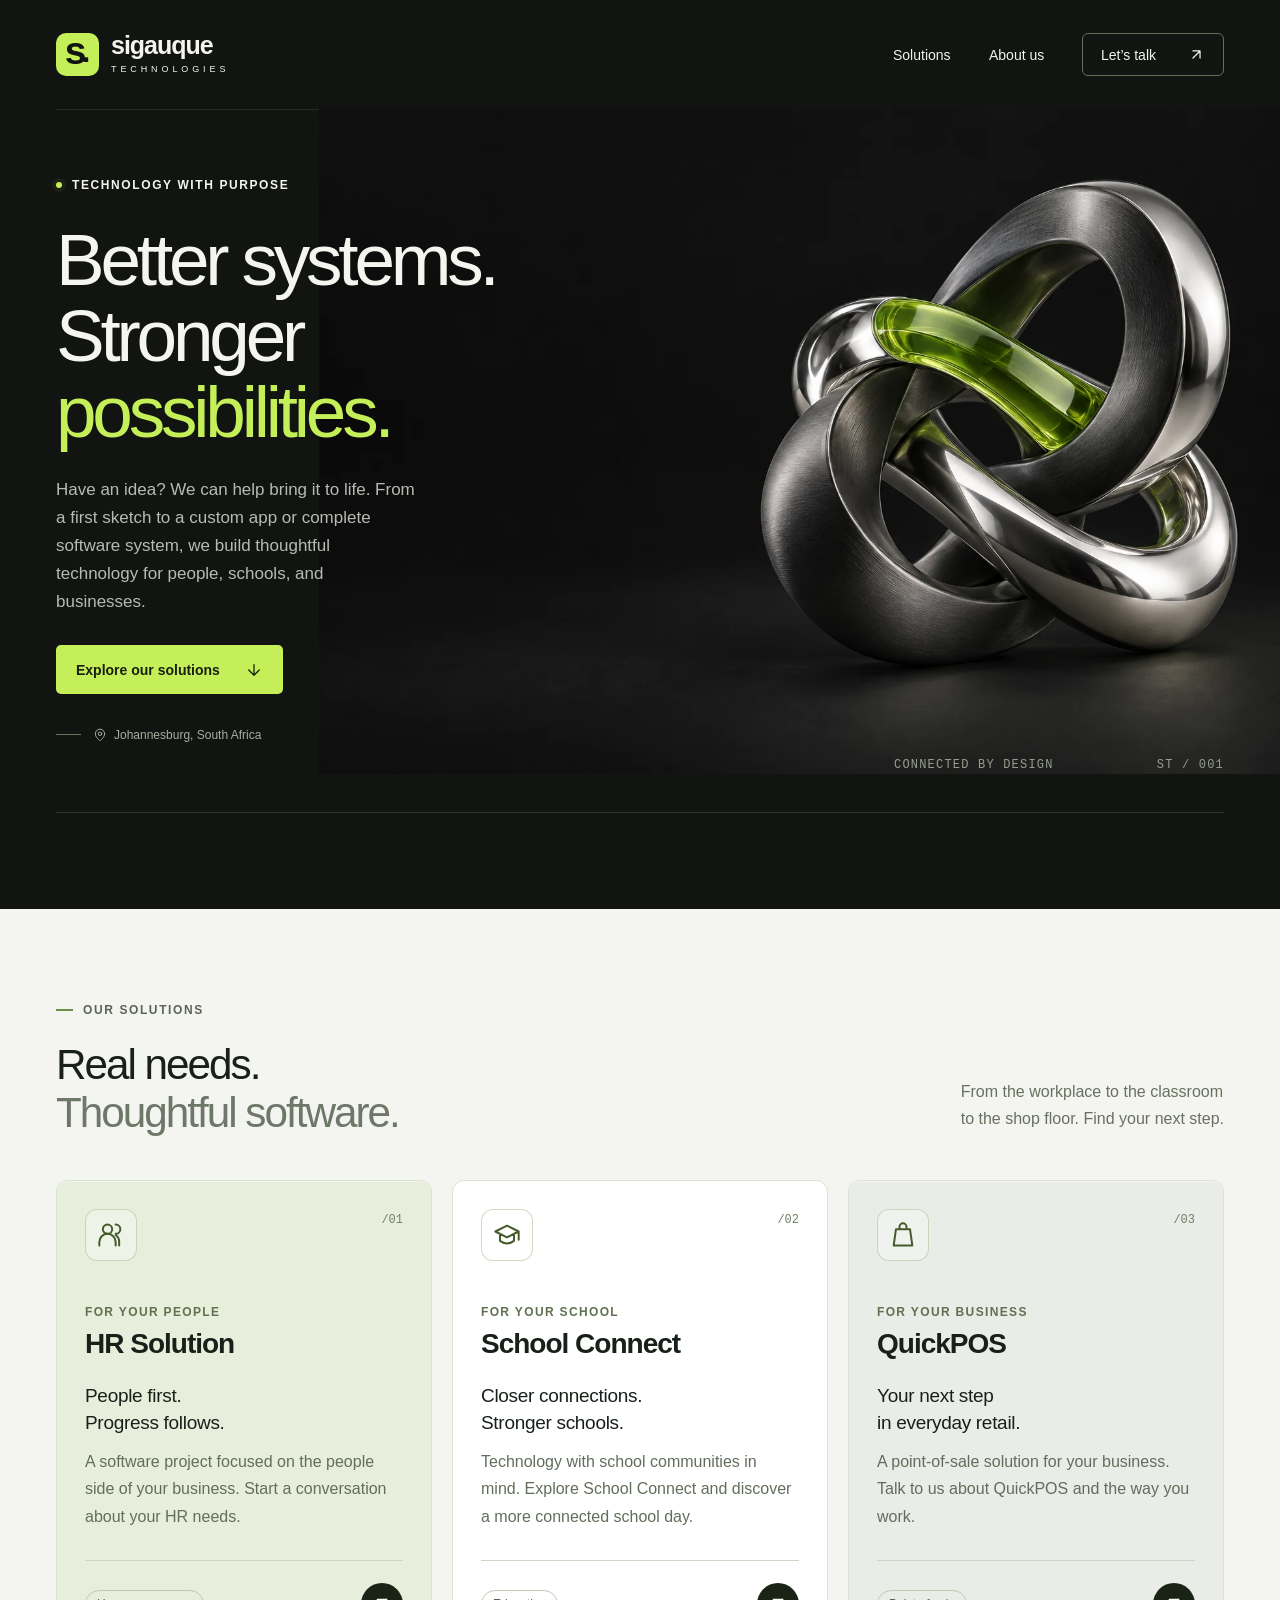
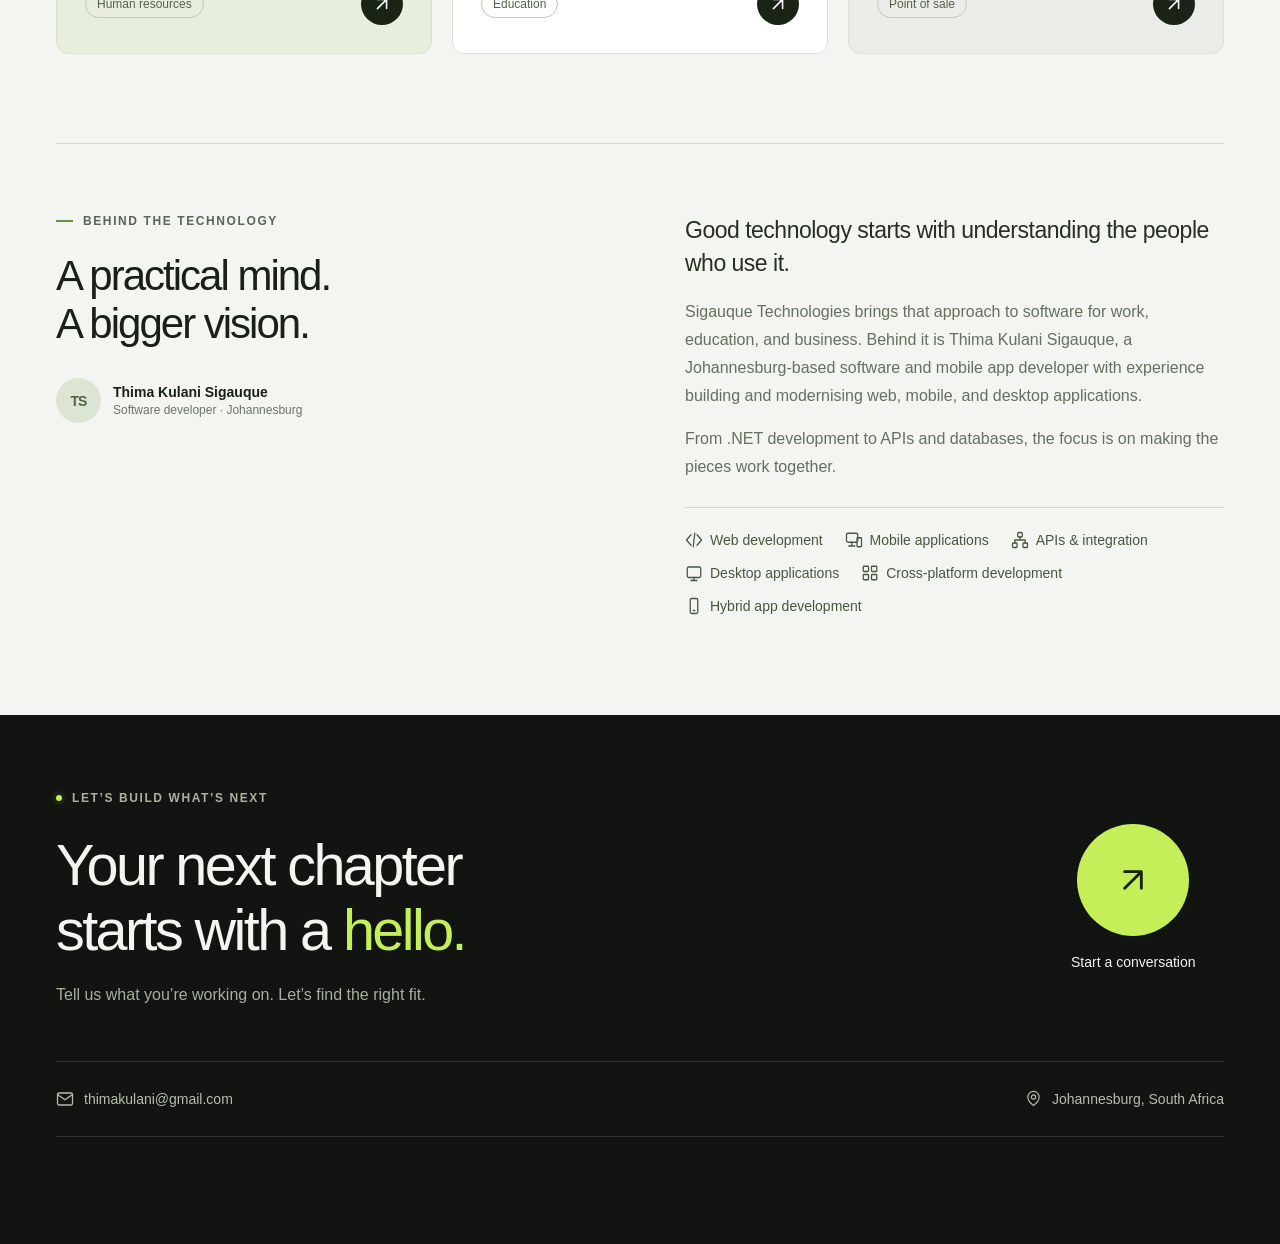
==== commit 3fcaf138: "List full software development services" ====
--- a/index.html
+++ b/index.html
@@ -40,7 +40,7 @@
     "@type": "Person",
     "name": "Thima Kulani Sigauque"
   },
-  "knowsAbout": ["Custom software development", "Web development", "Mobile app development", "Desktop application development", "School management software", "Human resources software", "Point of sale software", "API integration"]
+  "knowsAbout": ["Software development", "Web development", "Mobile application development", "API integration", "Desktop application development", "Cross-platform development", "Hybrid app development", "School management software", "Human resources software", "Point of sale software"]
 }
 </script>
 </head>
@@ -196,13 +196,22 @@
                 </p>
                 <div class="capabilities">
                   <span>
-                    <svg width="18" height="18" viewBox="0 0 24 24" fill="none" stroke="currentColor" stroke-width="1.7" stroke-linecap="round" stroke-linejoin="round" aria-hidden="true"><path d="m8 5-6 7 6 7m8-14 6 7-6 7m-3-16-2 18"/></svg> Custom software & web development
-                  </span>
-                  <span>
-                    <svg width="18" height="18" viewBox="0 0 24 24" fill="none" stroke="currentColor" stroke-width="1.7" stroke-linecap="round" stroke-linejoin="round" aria-hidden="true"><rect x="2" y="3" width="15" height="12" rx="2"/><path d="M5 20h8m-4-5v5"/><rect x="16" y="9" width="6" height="12" rx="1"/></svg> Mobile app development
-                  </span>
-                  <span>
-                    <svg width="18" height="18" viewBox="0 0 24 24" fill="none" stroke="currentColor" stroke-width="1.7" stroke-linecap="round" stroke-linejoin="round" aria-hidden="true"><rect x="9" y="2" width="6" height="6" rx="1"/><rect x="2" y="16" width="6" height="6" rx="1"/><rect x="16" y="16" width="6" height="6" rx="1"/><path d="M12 8v4M5 16v-4h14v4"/></svg> APIs & integration
+                    <svg width="18" height="18" viewBox="0 0 24 24" fill="none" stroke="currentColor" stroke-width="1.7" stroke-linecap="round" stroke-linejoin="round" aria-hidden="true"><path d="m8 5-6 7 6 7m8-14 6 7-6 7m-3-16-2 18"/></svg> Web development
+                  </span>
+                  <span>
+                    <svg width="18" height="18" viewBox="0 0 24 24" fill="none" stroke="currentColor" stroke-width="1.7" stroke-linecap="round" stroke-linejoin="round" aria-hidden="true"><rect x="2" y="3" width="15" height="12" rx="2"/><path d="M5 20h8m-4-5v5"/><rect x="16" y="9" width="6" height="12" rx="1"/></svg> Mobile applications
+                  </span>
+                  <span>
+                    <svg width="18" height="18" viewBox="0 0 24 24" fill="none" stroke="currentColor" stroke-width="1.7" stroke-linecap="round" stroke-linejoin="round" aria-hidden="true"><rect x="9" y="2" width="6" height="6" rx="1"/><rect x="2" y="16" width="6" height="6" rx="1"/><rect x="16" y="16" width="6" height="6" rx="1"/><path d="M12 8v4M5 16v-4h14v4"/></svg> APIs &amp; integration
+                  </span>
+                  <span>
+                    <svg width="18" height="18" viewBox="0 0 24 24" fill="none" stroke="currentColor" stroke-width="1.7" stroke-linecap="round" stroke-linejoin="round" aria-hidden="true"><rect x="3" y="4" width="18" height="14" rx="2"/><path d="M8 22h8m-4-4v4"/></svg> Desktop applications
+                  </span>
+                  <span>
+                    <svg width="18" height="18" viewBox="0 0 24 24" fill="none" stroke="currentColor" stroke-width="1.7" stroke-linecap="round" stroke-linejoin="round" aria-hidden="true"><rect x="3" y="3" width="7" height="7" rx="1"/><rect x="14" y="3" width="7" height="7" rx="1"/><rect x="3" y="14" width="7" height="7" rx="1"/><rect x="14" y="14" width="7" height="7" rx="1"/></svg> Cross-platform development
+                  </span>
+                  <span>
+                    <svg width="18" height="18" viewBox="0 0 24 24" fill="none" stroke="currentColor" stroke-width="1.7" stroke-linecap="round" stroke-linejoin="round" aria-hidden="true"><rect x="7" y="2" width="10" height="20" rx="2"/><path d="M11 18h2"/></svg> Hybrid app development
                   </span>
                 </div>
               </div>
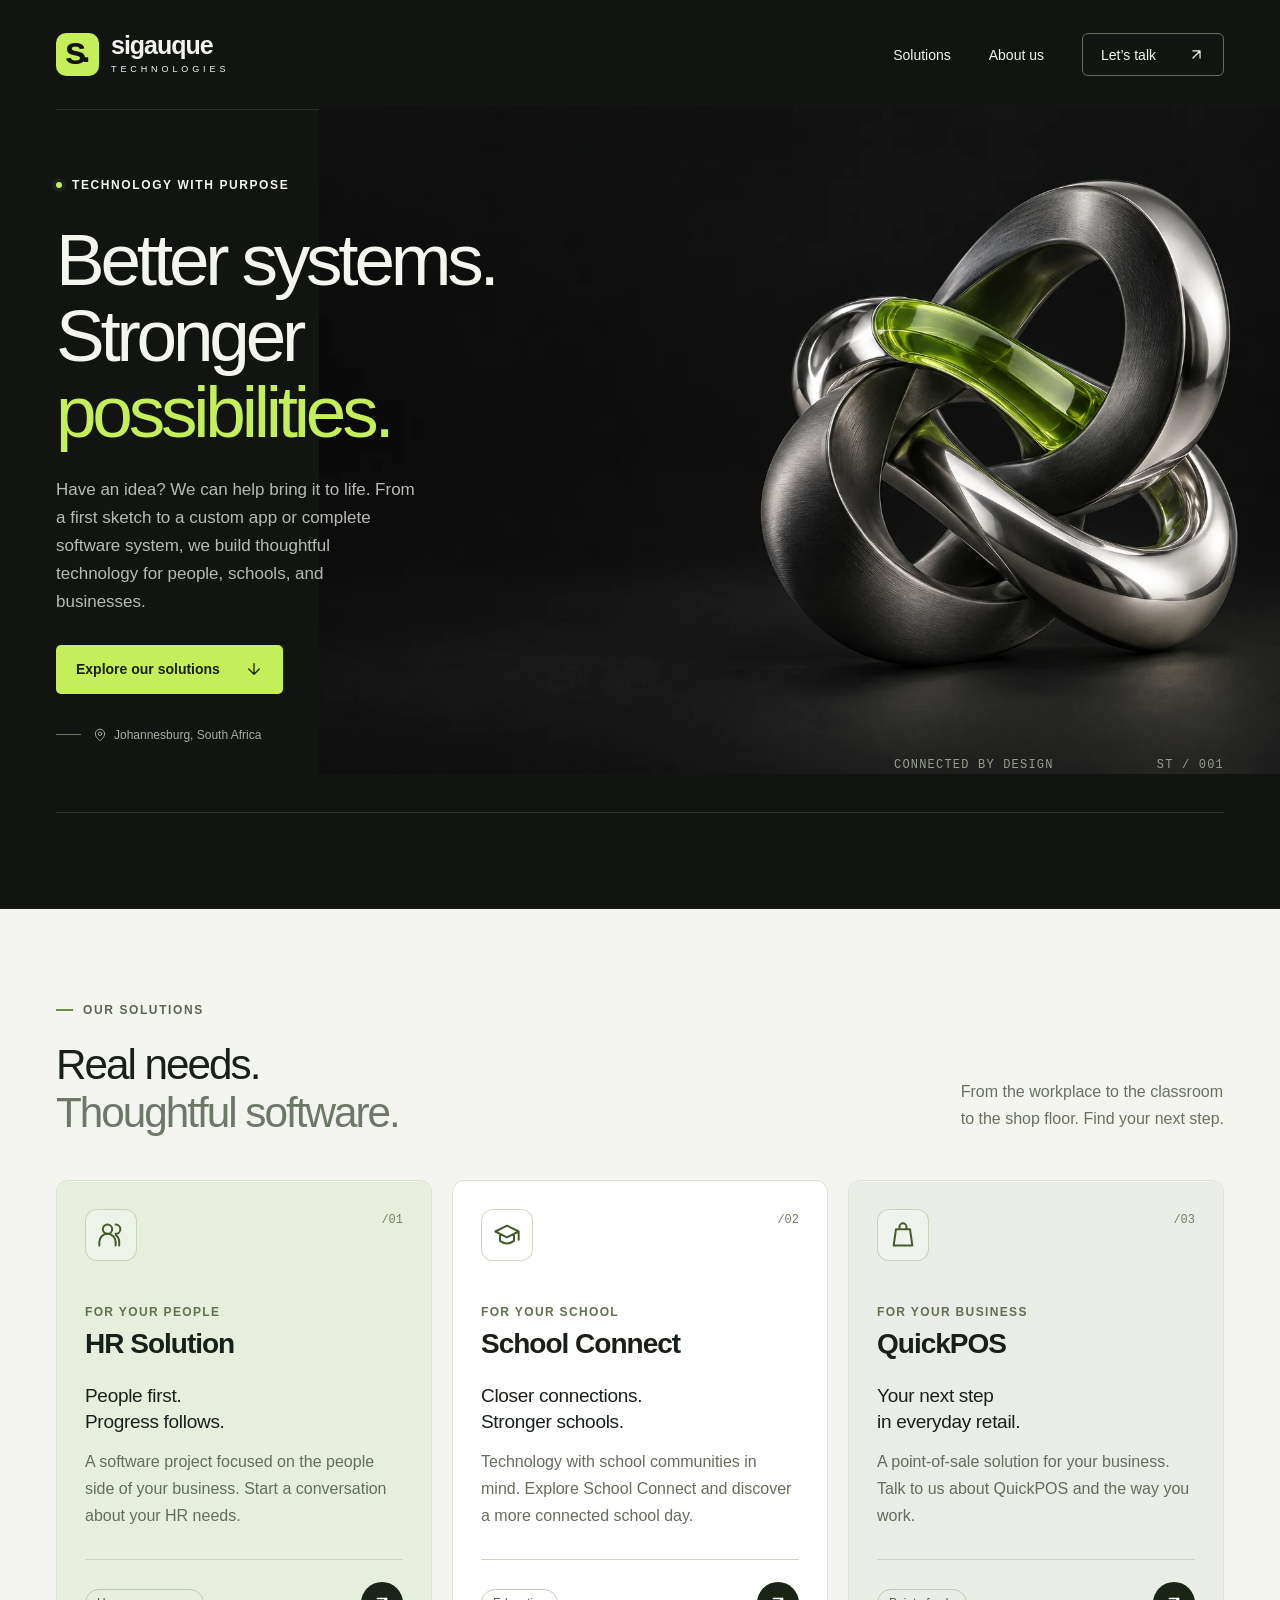
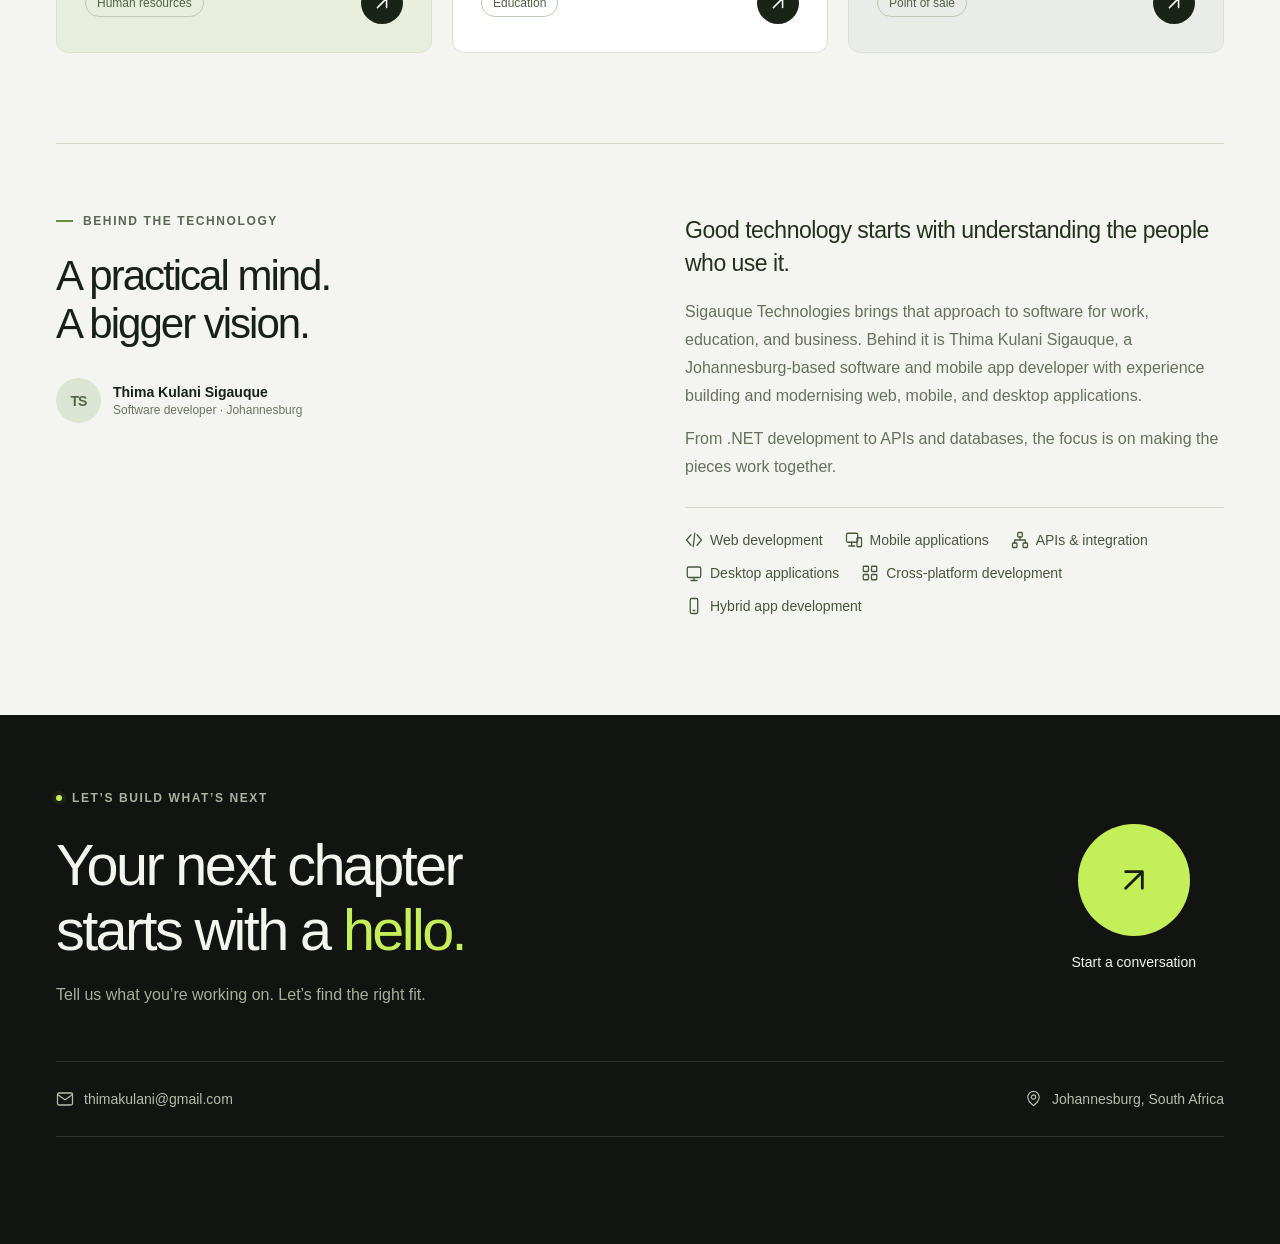
==== commit 2e1e6349: "Improve site SEO and mobile navigation" ====
--- a/index.html
+++ b/index.html
@@ -7,6 +7,7 @@
 <meta name="description" content="Looking for a software developer or mobile app developer in Johannesburg? Sigauque Technologies builds custom web and mobile apps, business software, school management systems, point-of-sale solutions, and API integrations across South Africa.">
 <meta name="robots" content="index, follow, max-image-preview:large">
 <link rel="canonical" href="https://sigauque-technology.co.za/">
+<link rel="preload" as="image" href="images/connected-systems.webp" fetchpriority="high">
 <meta property="og:type" content="website">
 <meta property="og:locale" content="en_ZA">
 <meta property="og:site_name" content="Sigauque Technologies">
@@ -66,6 +67,7 @@
               src="images/connected-systems.webp"
               width="1536"
               height="1024"
+              fetchpriority="high"
               alt=""
             >
             <div class="hero-copy">
@@ -255,6 +257,7 @@
         <footer class="site-footer wrap">
           <a href="#home" class="brand brand-footer" aria-label="Sigauque Technologies home"><span class="brand-mark" aria-hidden="true">s<span>.</span></span><span class="brand-name">sigauque<span>TECHNOLOGIES</span></span></a>
           <p>© 2026 Sigauque Technologies</p>
+          <a href="privacy-policy.html">Privacy policy</a>
           <a href="#home">
             Back to top 
             <svg width="16" height="16" viewBox="0 0 24 24" fill="none" stroke="currentColor" stroke-width="1.7" stroke-linecap="round" stroke-linejoin="round" aria-hidden="true" class="back-arrow"><path d="M5 12h14m-7-7 7 7-7 7"/></svg>
--- a/styles.css
+++ b/styles.css
@@ -60,15 +60,6 @@
 }
 .top-surface {
   overflow: clip;
-}
-.brand,
-.site-header nav a,
-.button,
-.product-strip a,
-.product-card,
-.contact-cta,
-.site-footer > a:last-child {
-  will-change: transform;
 }
 .site-header {
   min-height: 110px;
@@ -923,14 +914,17 @@
     font-size: 8px;
   }
   .site-header nav {
-    gap: 0;
-  }
-  .site-header nav > a:not(.nav-contact) {
-    display: none;
+    width: 100%;
+    justify-content: space-between;
+    gap: 8px;
+  }
+  .site-header {
+    flex-wrap: wrap;
+    padding-block: 14px;
   }
   .nav-contact {
-    padding: 10px 12px;
-    gap: 12px;
+    padding: 9px 10px;
+    gap: 8px;
     font-size: 13px;
   }
   .hero {
